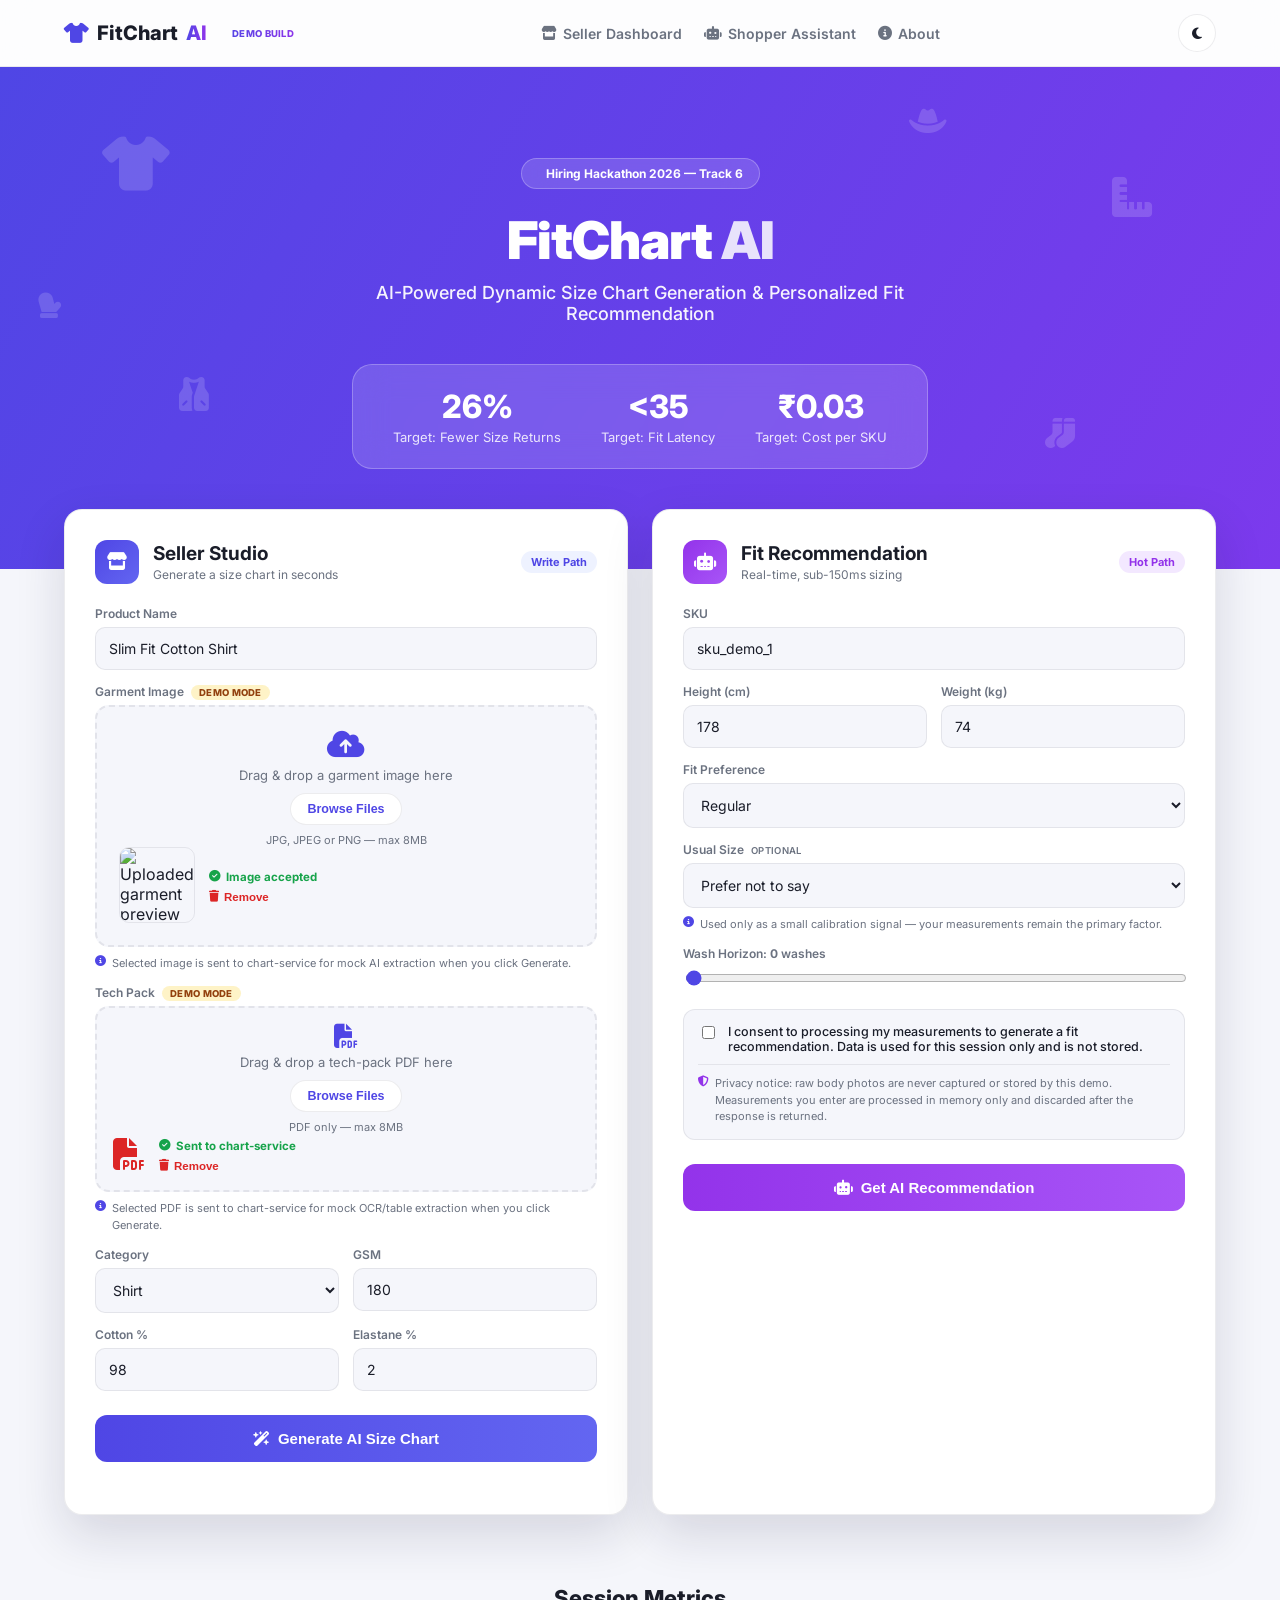
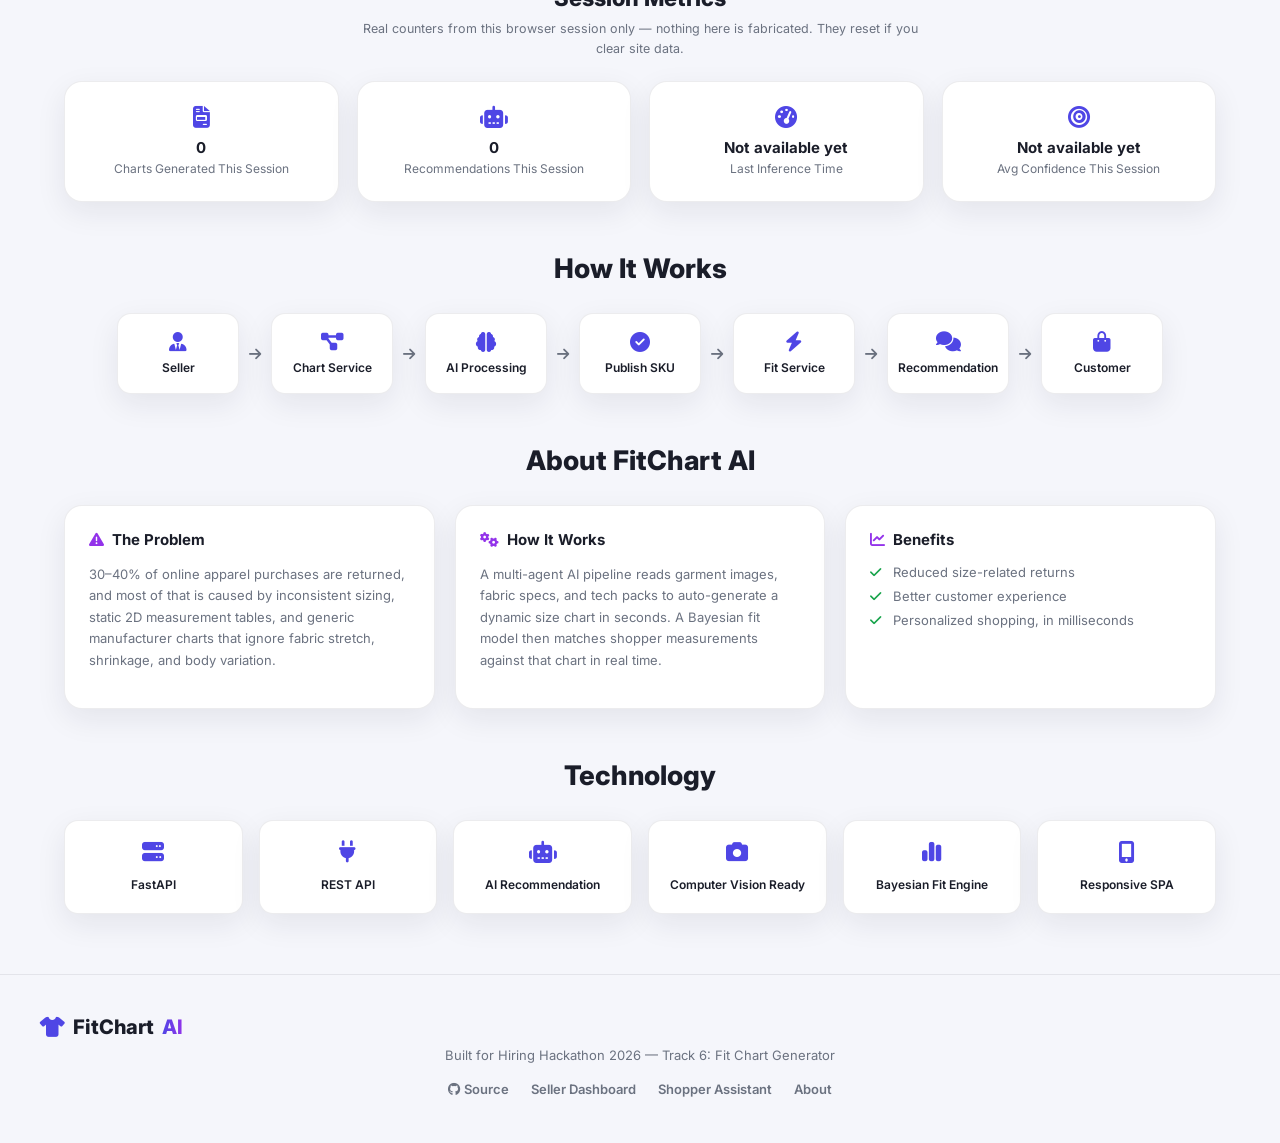
==== apps/web-app/index.html @ ba51618a "Initial FitChart AI hackathon submission" ====
<!doctype html>
<html lang="en">
<head>
<meta charset="utf-8" />
<meta name="viewport" content="width=device-width, initial-scale=1" />
<title>FitChart AI — Intelligent Size & Fit</title>
<link rel="preconnect" href="https://fonts.googleapis.com">
<link href="https://fonts.googleapis.com/css2?family=Inter:wght@400;500;600;700;800;900&display=swap" rel="stylesheet">
<link rel="stylesheet" href="https://cdnjs.cloudflare.com/ajax/libs/font-awesome/6.5.1/css/all.min.css">
<link rel="stylesheet" href="style.css" />
</head>
<body>

<div class="demo-banner" id="demoBanner" role="status" aria-live="polite" hidden>
  <i class="fa-solid fa-triangle-exclamation" aria-hidden="true"></i>
  <span>Demo Mode Active — backend services are unreachable, so simulated data is shown below. No live AI processing is occurring.</span>
</div>

<nav class="navbar">
  <div class="nav-inner">
    <div class="brand"><i class="fa-solid fa-shirt" aria-hidden="true"></i> FitChart <span>AI</span><span class="build-badge" title="Some AI components use mocked/simulated logic for this demo">Demo Build</span></div>
    <div class="nav-links">
      <a href="#seller"><i class="fa-solid fa-store" aria-hidden="true"></i> Seller Dashboard</a>
      <a href="#shopper"><i class="fa-solid fa-robot" aria-hidden="true"></i> Shopper Assistant</a>
      <a href="#about"><i class="fa-solid fa-circle-info" aria-hidden="true"></i> About</a>
    </div>
    <button class="theme-toggle" id="themeToggle" title="Toggle dark mode" aria-label="Toggle dark mode"><i class="fa-solid fa-moon" aria-hidden="true"></i></button>
  </div>
</nav>

<header class="hero">
  <div class="hero-bg" aria-hidden="true"></div>
  <i class="fa-solid fa-shirt float-icon f1" aria-hidden="true"></i>
  <i class="fa-solid fa-vest float-icon f2" aria-hidden="true"></i>
  <i class="fa-solid fa-ruler-combined float-icon f3" aria-hidden="true"></i>
  <i class="fa-solid fa-socks float-icon f4" aria-hidden="true"></i>
  <i class="fa-solid fa-mitten float-icon f5" aria-hidden="true"></i>
  <i class="fa-solid fa-hat-cowboy float-icon f6" aria-hidden="true"></i>

  <div class="hero-inner">
    <div class="hero-badge glass"><i class="fa-solid fa-sparkles" aria-hidden="true"></i> Hiring Hackathon 2026 — Track 6</div>
    <h1>FitChart <span>AI</span></h1>
    <p>AI-Powered Dynamic Size Chart Generation &amp; Personalized Fit Recommendation</p>
    <div class="hero-stats glass" id="heroStats">
      <div class="stat"><span class="num" data-target="26" data-suffix="%">0%</span><small>Target: Fewer Size Returns</small></div>
      <div class="stat"><span class="num" data-target="35" data-prefix="&lt;">0ms</span><small>Target: Fit Latency</small></div>
      <div class="stat"><span class="num" data-target="0.03" data-decimal="true" data-prefix="₹">₹0</span><small>Target: Cost per SKU</small></div>
    </div>
  </div>
</header>

<main class="dashboard">

  <section class="card panel reveal" id="seller">
    <div class="panel-head">
      <div class="panel-icon blue"><i class="fa-solid fa-store" aria-hidden="true"></i></div>
      <div>
        <h2>Seller Studio</h2>
        <p class="panel-sub">Generate a size chart in seconds</p>
      </div>
      <span class="tag">Write Path</span>
    </div>

    <label for="name">Product Name</label>
    <input id="name" value="Slim Fit Cotton Shirt" />
    <span class="field-error" id="err-name" aria-live="polite"></span>

    <label for="imageInput">Garment Image <span class="demo-tag">Demo Mode</span></label>
    <div class="dropzone" id="dropzone" role="button" tabindex="0" aria-label="Upload garment image — drag and drop a file here or activate to browse">
      <input type="file" id="imageInput" accept=".jpg,.jpeg,.png,image/jpeg,image/png" hidden />

      <div class="dropzone-empty" id="dropzoneEmpty">
        <i class="fa-solid fa-cloud-arrow-up" aria-hidden="true"></i>
        <p>Drag &amp; drop a garment image here</p>
        <button type="button" class="browse-btn" id="browseBtn">Browse Files</button>
        <small>JPG, JPEG or PNG — max 8MB</small>
      </div>

      <div class="dropzone-preview" id="dropzonePreview" hidden>
        <img id="previewImg" alt="Uploaded garment preview" />
        <div class="preview-meta">
          <span class="preview-name" id="previewName"></span>
          <span class="upload-success"><i class="fa-solid fa-circle-check" aria-hidden="true"></i> Image accepted</span>
          <button type="button" class="remove-btn" id="removeImageBtn" aria-label="Remove uploaded garment image"><i class="fa-solid fa-trash" aria-hidden="true"></i> Remove</button>
        </div>
      </div>
    </div>
    <span class="field-error" id="err-image" aria-live="polite"></span>
    <p class="demo-note" id="imageStatusNote"><i class="fa-solid fa-circle-info" aria-hidden="true"></i> Selected image is sent to chart-service for mock AI extraction when you click Generate.</p>

    <label for="techpackInput">Tech Pack <span class="demo-tag">Demo Mode</span></label>
    <div class="dropzone dropzone-compact" id="techpackZone" role="button" tabindex="0" aria-label="Upload tech pack PDF — drag and drop a file here or activate to browse">
      <input type="file" id="techpackInput" accept=".pdf,application/pdf" hidden />
      <div class="dropzone-empty" id="techpackEmpty">
        <i class="fa-solid fa-file-pdf" aria-hidden="true"></i>
        <p>Drag &amp; drop a tech-pack PDF here</p>
        <button type="button" class="browse-btn" id="techpackBrowseBtn">Browse Files</button>
        <small>PDF only — max 8MB</small>
      </div>
      <div class="dropzone-preview" id="techpackPreview" hidden>
        <i class="fa-solid fa-file-pdf techpack-icon" aria-hidden="true"></i>
        <div class="preview-meta">
          <span class="preview-name" id="techpackName"></span>
          <span class="upload-success"><i class="fa-solid fa-circle-check" aria-hidden="true"></i> Sent to chart-service</span>
          <button type="button" class="remove-btn" id="removeTechpackBtn" aria-label="Remove uploaded tech pack"><i class="fa-solid fa-trash" aria-hidden="true"></i> Remove</button>
        </div>
      </div>
    </div>
    <span class="field-error" id="err-techpack" aria-live="polite"></span>
    <p class="demo-note" id="techpackStatusNote"><i class="fa-solid fa-circle-info" aria-hidden="true"></i> Selected PDF is sent to chart-service for mock OCR/table extraction when you click Generate.</p>

    <div class="grid-2">
      <div>
        <label for="category">Category</label>
        <select id="category">
          <option value="shirt">Shirt</option>
          <option value="t-shirt">T-Shirt</option>
          <option value="jacket">Jacket</option>
          <option value="jeans">Jeans</option>
        </select>
      </div>
      <div>
        <label for="gsm">GSM</label>
        <input id="gsm" type="number" value="180" min="50" max="500" />
        <span class="field-error" id="err-gsm" aria-live="polite"></span>
      </div>
    </div>

    <div class="grid-2">
      <div>
        <label for="cotton">Cotton %</label>
        <input id="cotton" type="number" value="98" min="0" max="100" />
        <span class="field-error" id="err-cotton" aria-live="polite"></span>
      </div>
      <div>
        <label for="elastane">Elastane %</label>
        <input id="elastane" type="number" value="2" min="0" max="100" />
        <span class="field-error" id="err-elastane" aria-live="polite"></span>
      </div>
    </div>

    <button class="btn-gradient" id="generateBtn"><i class="fa-solid fa-wand-magic-sparkles" aria-hidden="true"></i> Generate AI Size Chart</button>

    <div id="sellerResult" class="result-area"></div>
  </section>

  <section class="card panel reveal" id="shopper">
    <div class="panel-head">
      <div class="panel-icon purple"><i class="fa-solid fa-robot" aria-hidden="true"></i></div>
      <div>
        <h2>Fit Recommendation</h2>
        <p class="panel-sub">Real-time, sub-150ms sizing</p>
      </div>
      <span class="tag tag-purple">Hot Path</span>
    </div>

    <label for="sku">SKU</label>
    <input id="sku" value="sku_demo_1" />

    <div class="grid-2">
      <div>
        <label for="height">Height (cm)</label>
        <input id="height" type="number" value="178" min="100" max="250" />
        <span class="field-error" id="err-height" aria-live="polite"></span>
      </div>
      <div>
        <label for="weight">Weight (kg)</label>
        <input id="weight" type="number" value="74" min="20" max="250" />
        <span class="field-error" id="err-weight" aria-live="polite"></span>
      </div>
    </div>

    <label for="pref">Fit Preference</label>
    <select id="pref">
      <option value="slim">Slim</option>
      <option value="regular" selected>Regular</option>
      <option value="relaxed">Relaxed</option>
    </select>

    <label for="usualSize">Usual Size <span class="demo-tag" style="background:transparent;color:var(--muted);padding:0;font-weight:600">Optional</span></label>
    <select id="usualSize" aria-describedby="usualSizeHint">
      <option value="">Prefer not to say</option>
      <option value="S">S</option>
      <option value="M">M</option>
      <option value="L">L</option>
      <option value="XL">XL</option>
    </select>
    <p class="demo-note" id="usualSizeHint"><i class="fa-solid fa-circle-info" aria-hidden="true"></i> Used only as a small calibration signal — your measurements remain the primary factor.</p>

    <label for="wash">Wash Horizon: <b id="washVal">0</b> washes</label>
    <input id="wash" type="range" min="0" max="5" value="0" aria-label="Wash horizon in number of washes" />

    <div class="consent-box">
      <label class="consent-label" for="consentCheck">
        <input type="checkbox" id="consentCheck" />
        <span>I consent to processing my measurements to generate a fit recommendation. Data is used for this session only and is not stored.</span>
      </label>
      <span class="field-error" id="err-consent" aria-live="polite"></span>
      <p class="privacy-notice"><i class="fa-solid fa-shield-halved" aria-hidden="true"></i> Privacy notice: raw body photos are never captured or stored by this demo. Measurements you enter are processed in memory only and discarded after the response is returned.</p>
    </div>

    <button class="btn-gradient btn-purple" id="recommendBtn"><i class="fa-solid fa-robot" aria-hidden="true"></i> Get AI Recommendation</button>

    <div id="shopperResult" class="result-area"></div>
  </section>

</main>

<section class="stats reveal">
  <div class="stats-head">
    <h2>Session Metrics</h2>
    <p class="stats-note">Real counters from this browser session only — nothing here is fabricated. They reset if you clear site data.</p>
  </div>
  <div class="stats-grid">
    <div class="stat-card">
      <i class="fa-solid fa-file-invoice" aria-hidden="true"></i>
      <span class="stat-num stat-text" id="statCharts">0</span>
      <small>Charts Generated This Session</small>
    </div>
    <div class="stat-card">
      <i class="fa-solid fa-robot" aria-hidden="true"></i>
      <span class="stat-num stat-text" id="statRecs">0</span>
      <small>Recommendations This Session</small>
    </div>
    <div class="stat-card">
      <i class="fa-solid fa-gauge-high" aria-hidden="true"></i>
      <span class="stat-num stat-text" id="statLatency">Not available yet</span>
      <small>Last Inference Time</small>
    </div>
    <div class="stat-card">
      <i class="fa-solid fa-bullseye" aria-hidden="true"></i>
      <span class="stat-num stat-text" id="statAvgConf">Not available yet</span>
      <small>Avg Confidence This Session</small>
    </div>
  </div>
</section>

<section class="workflow reveal">
  <h2>How It Works</h2>
  <div class="pipeline">
    <div class="node"><i class="fa-solid fa-user-tie" aria-hidden="true"></i><span>Seller</span></div>
    <i class="fa-solid fa-arrow-right arrow" aria-hidden="true"></i>
    <div class="node"><i class="fa-solid fa-diagram-project" aria-hidden="true"></i><span>Chart Service</span></div>
    <i class="fa-solid fa-arrow-right arrow" aria-hidden="true"></i>
    <div class="node"><i class="fa-solid fa-brain" aria-hidden="true"></i><span>AI Processing</span></div>
    <i class="fa-solid fa-arrow-right arrow" aria-hidden="true"></i>
    <div class="node"><i class="fa-solid fa-circle-check" aria-hidden="true"></i><span>Publish SKU</span></div>
    <i class="fa-solid fa-arrow-right arrow" aria-hidden="true"></i>
    <div class="node"><i class="fa-solid fa-bolt" aria-hidden="true"></i><span>Fit Service</span></div>
    <i class="fa-solid fa-arrow-right arrow" aria-hidden="true"></i>
    <div class="node"><i class="fa-solid fa-comments" aria-hidden="true"></i><span>Recommendation</span></div>
    <i class="fa-solid fa-arrow-right arrow" aria-hidden="true"></i>
    <div class="node"><i class="fa-solid fa-bag-shopping" aria-hidden="true"></i><span>Customer</span></div>
  </div>
</section>

<section class="about reveal" id="about">
  <h2>About FitChart AI</h2>
  <div class="about-grid">
    <div class="about-card">
      <h3><i class="fa-solid fa-triangle-exclamation" aria-hidden="true"></i> The Problem</h3>
      <p>30–40% of online apparel purchases are returned, and most of that is caused by inconsistent sizing, static 2D measurement tables, and generic manufacturer charts that ignore fabric stretch, shrinkage, and body variation.</p>
    </div>
    <div class="about-card">
      <h3><i class="fa-solid fa-gears" aria-hidden="true"></i> How It Works</h3>
      <p>A multi-agent AI pipeline reads garment images, fabric specs, and tech packs to auto-generate a dynamic size chart in seconds. A Bayesian fit model then matches shopper measurements against that chart in real time.</p>
    </div>
    <div class="about-card">
      <h3><i class="fa-solid fa-chart-line" aria-hidden="true"></i> Benefits</h3>
      <ul>
        <li><i class="fa-solid fa-check" aria-hidden="true"></i> Reduced size-related returns</li>
        <li><i class="fa-solid fa-check" aria-hidden="true"></i> Better customer experience</li>
        <li><i class="fa-solid fa-check" aria-hidden="true"></i> Personalized shopping, in milliseconds</li>
      </ul>
    </div>
  </div>
</section>

<section class="tech reveal">
  <h2>Technology</h2>
  <div class="tech-grid">
    <div class="tech-card"><i class="fa-solid fa-server" aria-hidden="true"></i><span>FastAPI</span></div>
    <div class="tech-card"><i class="fa-solid fa-plug" aria-hidden="true"></i><span>REST API</span></div>
    <div class="tech-card"><i class="fa-solid fa-robot" aria-hidden="true"></i><span>AI Recommendation</span></div>
    <div class="tech-card"><i class="fa-solid fa-camera" aria-hidden="true"></i><span>Computer Vision Ready</span></div>
    <div class="tech-card"><i class="fa-solid fa-chart-simple" aria-hidden="true"></i><span>Bayesian Fit Engine</span></div>
    <div class="tech-card"><i class="fa-solid fa-mobile-screen-button" aria-hidden="true"></i><span>Responsive SPA</span></div>
  </div>
</section>

<footer class="footer">
  <div class="footer-inner">
    <div class="brand"><i class="fa-solid fa-shirt" aria-hidden="true"></i> FitChart <span>AI</span></div>
    <p>Built for Hiring Hackathon 2026 — Track 6: Fit Chart Generator</p>
    <div class="footer-links">
      <a href="#"><i class="fa-brands fa-github" aria-hidden="true"></i> Source</a>
      <a href="#seller">Seller Dashboard</a>
      <a href="#shopper">Shopper Assistant</a>
      <a href="#about">About</a>
    </div>
  </div>
</footer>

<button class="fab" id="fabTop" title="Back to top" aria-label="Scroll back to top"><i class="fa-solid fa-arrow-up" aria-hidden="true"></i></button>
<div class="loading-overlay" id="loadingOverlay" role="status" aria-live="polite"><div class="spinner" aria-hidden="true"></div><p id="loadingText">Working...</p></div>
<div class="toast-container" id="toastContainer" aria-live="polite" aria-atomic="false"></div>

<script src="app.js"></script>
</body>
</html>
---- apps/web-app/style.css ----
:root {
  --bg: #f5f6fb;
  --surface: rgba(255,255,255,0.75);
  --surface-solid: #ffffff;
  --text: #1a1d29;
  --muted: #6b7280;
  --border: rgba(15,23,42,0.08);
  --blue: #4f46e5;
  --blue2: #6366f1;
  --purple: #9333ea;
  --purple2: #a855f7;
  --green: #16a34a;
  --amber: #d97706;
  --red: #dc2626;
  --shadow: 0 10px 30px rgba(20,20,50,0.08);
  --shadow-lg: 0 20px 50px rgba(20,20,60,0.14);
  --radius: 18px;
}

[data-theme="dark"] {
  --bg: #0b0d17;
  --surface: rgba(30,32,48,0.7);
  --surface-solid: #171928;
  --text: #eef0f8;
  --muted: #9498a8;
  --border: rgba(255,255,255,0.08);
  --shadow: 0 10px 30px rgba(0,0,0,0.4);
  --shadow-lg: 0 20px 50px rgba(0,0,0,0.5);
}

* { box-sizing: border-box; }
html { scroll-behavior: smooth; }
body {
  margin: 0;
  font-family: 'Inter', system-ui, sans-serif;
  background: var(--bg);
  color: var(--text);
  transition: background .3s, color .3s;
  overflow-x: hidden;
}

.glass {
  background: rgba(255,255,255,0.14);
  backdrop-filter: blur(16px);
  -webkit-backdrop-filter: blur(16px);
  border: 1px solid rgba(255,255,255,0.25);
}

/* Demo mode banner */
.demo-banner { position: sticky; top: 0; z-index: 110; background: linear-gradient(90deg,#f59e0b,#d97706); color: #fff; font-size: 12.5px; font-weight: 600; padding: 9px 16px; text-align: center; display: flex; align-items: center; justify-content: center; gap: 8px; }
.demo-banner[hidden] { display: none; }

.build-badge { font-size: 9.5px; font-weight: 800; background: rgba(79,70,229,0.12); color: var(--blue); padding: 3px 9px; border-radius: 10px; margin-left: 8px; vertical-align: middle; text-transform: uppercase; letter-spacing: .3px; }
[data-theme="dark"] .build-badge { background: rgba(99,102,241,0.2); }

/* Navbar */
.navbar { position: sticky; top: 0; z-index: 100; backdrop-filter: blur(14px); background: var(--surface); border-bottom: 1px solid var(--border); }
.nav-inner { max-width: 1200px; margin: 0 auto; padding: 14px 24px; display: flex; align-items: center; justify-content: space-between; }
.brand { font-weight: 800; font-size: 20px; display: flex; align-items: center; gap: 8px; }
.brand i { color: var(--blue); }
.brand span { background: linear-gradient(90deg,var(--blue),var(--purple)); -webkit-background-clip: text; background-clip: text; color: transparent; }
.nav-links { display: flex; gap: 22px; }
.nav-links a { color: var(--muted); text-decoration: none; font-weight: 600; font-size: 14px; display: flex; align-items: center; gap: 6px; transition: color .2s; }
.nav-links a:hover { color: var(--blue); }
.theme-toggle { border: 1px solid var(--border); background: var(--surface-solid); color: var(--text); width: 38px; height: 38px; border-radius: 50%; cursor: pointer; transition: transform .2s; }
.theme-toggle:hover { transform: rotate(20deg); }

/* Hero */
.hero {
  position: relative; overflow: hidden;
  color: #fff; padding: 90px 24px 100px; text-align: center;
}
.hero-bg {
  position: absolute; inset: 0; z-index: 0;
  background: linear-gradient(120deg, #4f46e5, #7c3aed, #4338ca, #9333ea);
  background-size: 300% 300%;
  animation: gradientShift 12s ease infinite;
}
@keyframes gradientShift { 0% { background-position: 0% 50%; } 50% { background-position: 100% 50%; } 100% { background-position: 0% 50%; } }

.float-icon { position: absolute; z-index: 1; color: rgba(255,255,255,0.16); font-size: 46px; animation: floaty 7s ease-in-out infinite; }
.f1 { top: 14%; left: 8%; animation-delay: 0s; font-size: 54px; }
.f2 { top: 62%; left: 14%; animation-delay: 1.2s; font-size: 34px; }
.f3 { top: 22%; right: 10%; animation-delay: .6s; font-size: 40px; }
.f4 { top: 70%; right: 16%; animation-delay: 2s; font-size: 30px; }
.f5 { top: 45%; left: 3%; animation-delay: 1.6s; font-size: 26px; }
.f6 { top: 8%; right: 26%; animation-delay: 2.4s; font-size: 30px; }
@keyframes floaty { 0%,100% { transform: translateY(0) rotate(0deg); } 50% { transform: translateY(-22px) rotate(8deg); } }

.hero-inner { position: relative; z-index: 2; }
.hero-badge { display: inline-flex; align-items: center; gap: 8px; padding: 7px 16px; border-radius: 30px; font-size: 12px; font-weight: 700; margin-bottom: 20px; color: #fff; }
.hero h1 { font-size: 52px; margin: 0 0 10px; font-weight: 900; letter-spacing: -1px; }
.hero h1 span { opacity: .85; }
.hero p { font-size: 18px; opacity: .94; max-width: 640px; margin: 0 auto; font-weight: 500; }
.hero-stats { display: flex; gap: 40px; justify-content: center; margin: 40px auto 0; padding: 22px 40px; border-radius: 20px; max-width: fit-content; flex-wrap: wrap; }
.stat { text-align: center; }
.stat .num { display: block; font-size: 32px; font-weight: 800; color: #fff; }
.stat small { opacity: .85; font-size: 13px; color: #fff; }

/* Reveal on scroll */
.reveal { opacity: 0; transform: translateY(24px); transition: opacity .7s ease, transform .7s ease; }
.reveal.in { opacity: 1; transform: translateY(0); }

/* Dashboard */
.dashboard { max-width: 1200px; margin: -60px auto 0; padding: 0 24px 20px; position: relative; z-index: 3; display: grid; grid-template-columns: 1fr 1fr; gap: 24px; }
@media (max-width: 880px) { .dashboard { grid-template-columns: 1fr; } .hero h1 { font-size: 36px; } .hero p { font-size: 15px; } }

.card { background: var(--surface-solid); border: 1px solid var(--border); border-radius: var(--radius); box-shadow: var(--shadow-lg); transition: transform .25s, box-shadow .25s; }
.card:hover { transform: translateY(-4px); }
.panel { padding: 30px; }
.panel-head { display: flex; align-items: center; gap: 14px; margin-bottom: 22px; }
.panel-head h2 { font-size: 19px; margin: 0; }
.panel-sub { margin: 2px 0 0; font-size: 12px; color: var(--muted); }
.panel-icon { width: 44px; height: 44px; min-width: 44px; border-radius: 12px; display: flex; align-items: center; justify-content: center; font-size: 18px; color: #fff; }
.panel-icon.blue { background: linear-gradient(135deg,var(--blue),var(--blue2)); }
.panel-icon.purple { background: linear-gradient(135deg,var(--purple),var(--purple2)); }
.tag { margin-left: auto; background: #eef2ff; color: var(--blue); font-size: 11px; font-weight: 700; padding: 4px 10px; border-radius: 20px; white-space: nowrap; }
.tag-purple { background: #f3e8ff; color: var(--purple); }

label { display: block; font-size: 12px; font-weight: 600; color: var(--muted); margin: 14px 0 6px; }
input, select { width: 100%; padding: 12px 13px; border-radius: 10px; border: 1px solid var(--border); background: var(--bg); color: var(--text); font-size: 14px; font-family: inherit; transition: border-color .2s; }
input:focus, select:focus { border-color: var(--blue); }
.grid-2 { display: grid; grid-template-columns: 1fr 1fr; gap: 14px; }
input[type=range] { accent-color: var(--blue); padding: 0; }

/* Keyboard focus rings */
a:focus, button:focus, input:focus, select:focus { outline: none; }
a:focus-visible, button:focus-visible, input:focus-visible, select:focus-visible,
.theme-toggle:focus-visible, .fab:focus-visible, .nav-links a:focus-visible {
  outline: 3px solid #6366f1; outline-offset: 2px; border-radius: 6px;
}

/* Field validation */
.field-error { display: block; color: var(--red); font-size: 11.5px; margin-top: 5px; min-height: 14px; }
.field-error:empty { display: none; }
.input-invalid { border-color: var(--red) !important; }

/* Garment image dropzone */
.demo-tag { background: #fef3c7; color: #92400e; font-size: 9.5px; font-weight: 800; padding: 2px 8px; border-radius: 10px; margin-left: 4px; text-transform: uppercase; letter-spacing: .3px; vertical-align: middle; }
[data-theme="dark"] .demo-tag { background: #3a2a0a; color: #fbbf24; }

.dropzone { margin-top: 6px; border: 2px dashed var(--border); border-radius: 14px; padding: 22px; text-align: center; cursor: pointer; transition: border-color .2s, background .2s; background: var(--bg); }
.dropzone:hover, .dropzone.dragover { border-color: var(--blue); background: #eef2ff; }
[data-theme="dark"] .dropzone:hover, [data-theme="dark"] .dropzone.dragover { background: #1c2040; }
.dropzone-empty i { font-size: 30px; color: var(--blue); margin-bottom: 8px; display: block; }
.dropzone-empty p { margin: 4px 0 10px; font-size: 13px; color: var(--muted); }
.dropzone-empty small { display: block; margin-top: 8px; color: var(--muted); font-size: 11px; }
.browse-btn { background: var(--surface-solid); border: 1px solid var(--border); color: var(--blue); font-weight: 700; font-size: 12.5px; padding: 8px 16px; border-radius: 20px; cursor: pointer; transition: background .2s; }
.browse-btn:hover { background: var(--bg); }

.dropzone-preview { display: flex; align-items: center; gap: 14px; text-align: left; cursor: default; }
.dropzone-preview img { width: 76px; height: 76px; object-fit: cover; border-radius: 10px; border: 1px solid var(--border); flex-shrink: 0; }
.preview-meta { display: flex; flex-direction: column; gap: 5px; flex: 1; min-width: 0; }
.preview-name { font-size: 13px; font-weight: 600; overflow: hidden; text-overflow: ellipsis; white-space: nowrap; }
.upload-success { font-size: 11.5px; color: var(--green); font-weight: 700; display: flex; align-items: center; gap: 5px; }
.remove-btn { align-self: flex-start; background: none; border: none; color: var(--red); font-size: 11.5px; font-weight: 700; cursor: pointer; padding: 2px 0; display: flex; align-items: center; gap: 5px; }
.remove-btn:hover { text-decoration: underline; }

.demo-note { font-size: 11px; color: var(--muted); margin: 8px 0 0; display: flex; align-items: flex-start; gap: 6px; line-height: 1.5; }
.demo-note i { margin-top: 1px; color: var(--blue); }
.demo-note.status-ok { color: var(--green); }
.demo-note.status-error { color: var(--red); }

/* Tech pack dropzone */
.dropzone-compact { padding: 16px; }
.dropzone-compact .dropzone-empty i { font-size: 24px; margin-bottom: 6px; }
.techpack-icon { font-size: 32px; color: var(--red); flex-shrink: 0; }

/* Consent + privacy */
.consent-box { margin-top: 18px; padding: 14px; background: var(--bg); border: 1px solid var(--border); border-radius: 12px; }
.consent-label { display: flex; align-items: flex-start; gap: 10px; font-size: 12.5px; color: var(--text); cursor: pointer; margin: 0; font-weight: 500; }
.consent-label input { width: auto; margin-top: 2px; accent-color: var(--purple); cursor: pointer; }
.privacy-notice { font-size: 11px; color: var(--muted); margin: 10px 0 0; padding-top: 10px; border-top: 1px solid var(--border); display: flex; align-items: flex-start; gap: 6px; line-height: 1.5; }
.privacy-notice i { color: var(--purple); margin-top: 1px; }

/* Scroll offset for sticky nav anchor jumps */
#seller, #shopper, #about { scroll-margin-top: 90px; }

/* Buttons + ripple */
.btn-gradient {
  position: relative; overflow: hidden;
  width: 100%; margin-top: 24px; padding: 15px; border: none; border-radius: 12px;
  background: linear-gradient(90deg, var(--blue), var(--blue2));
  color: #fff; font-weight: 700; font-size: 15px; cursor: pointer;
  display: flex; align-items: center; justify-content: center; gap: 8px;
  transition: transform .15s, box-shadow .15s;
}
.btn-gradient:hover { transform: translateY(-2px); box-shadow: 0 10px 24px rgba(79,70,229,.4); }
.btn-gradient.btn-purple { background: linear-gradient(90deg, var(--purple), var(--purple2)); }
.btn-gradient.btn-purple:hover { box-shadow: 0 10px 24px rgba(147,51,234,.4); }
.btn-gradient:disabled { opacity: .65; cursor: not-allowed; transform: none; }
.btn-gradient .btn-spinner { width: 16px; height: 16px; border: 2px solid rgba(255,255,255,.4); border-top-color: #fff; border-radius: 50%; animation: spin .7s linear infinite; }
.ripple { position: absolute; border-radius: 50%; background: rgba(255,255,255,0.5); transform: scale(0); animation: rippleAnim .6s ease-out; pointer-events: none; }
@keyframes rippleAnim { to { transform: scale(3.5); opacity: 0; } }

.result-area { margin-top: 22px; }

/* Skeleton */
.skeleton { background: linear-gradient(90deg, var(--border) 25%, rgba(150,150,150,.15) 50%, var(--border) 75%); background-size: 200% 100%; animation: shimmer 1.4s infinite; border-radius: 8px; height: 16px; margin-bottom: 10px; }
@keyframes shimmer { 0% { background-position: 200% 0; } 100% { background-position: -200% 0; } }

/* Seller result */
.status-line { display: flex; align-items: center; gap: 10px; flex-wrap: wrap; margin-bottom: 16px; font-size: 13px; animation: fadeUp .5s ease; }
.badge { padding: 5px 11px; border-radius: 20px; font-size: 12px; font-weight: 700; }
.badge-green { background: #dcfce7; color: var(--green); }
.badge-red { background: #fee2e2; color: var(--red); }
.badge-neutral { background: var(--bg); color: var(--muted); border: 1px solid var(--border); }
.flag-card { background: #fff7ed; border: 1px solid #fdba74; color: #9a3412; padding: 12px 14px; border-radius: 12px; margin-bottom: 12px; font-size: 13px; animation: fadeUp .5s ease; }
[data-theme="dark"] .flag-card { background: #2a1a08; border-color: #92400e; color: #fdba74; }

.table-wrap { border-radius: 14px; border: 1px solid var(--border); overflow: hidden; animation: fadeUp .6s ease; max-height: 320px; overflow-y: auto; }
table { width: 100%; border-collapse: collapse; font-size: 13px; }
thead th { position: sticky; top: 0; background: var(--surface-solid); z-index: 1; }
th, td { padding: 11px 10px; text-align: left; border-bottom: 1px solid var(--border); }
th { color: var(--muted); font-weight: 700; font-size: 10.5px; text-transform: uppercase; letter-spacing: .4px; }
tbody tr:nth-child(even) { background: var(--bg); }
tbody tr:hover td { background: #eef2ff; }
[data-theme="dark"] tbody tr:hover td { background: #23263a; }

@keyframes fadeUp { from { opacity: 0; transform: translateY(10px); } to { opacity: 1; transform: translateY(0); } }

/* Shopper result — AI card with ring */
.rec-hero { text-align: center; padding: 10px 0 6px; animation: fadeUp .5s ease; }
.rec-hero .label { font-size: 12px; color: var(--muted); font-weight: 700; text-transform: uppercase; letter-spacing: .5px; }
.ring-wrap { position: relative; width: 150px; height: 150px; margin: 14px auto; }
.ring-wrap svg { width: 100%; height: 100%; transform: rotate(-90deg); }
.ring-bg { fill: none; stroke: var(--border); stroke-width: 10; }
.ring-fill { fill: none; stroke: url(#ringGrad); stroke-width: 10; stroke-linecap: round; transition: stroke-dashoffset 1.2s cubic-bezier(.4,0,.2,1); }
.ring-center { position: absolute; inset: 0; display: flex; flex-direction: column; align-items: center; justify-content: center; }
.ring-size { font-size: 34px; font-weight: 900; background: linear-gradient(90deg,var(--blue),var(--purple)); -webkit-background-clip: text; background-clip: text; color: transparent; line-height: 1; }
.ring-pct { font-size: 12px; color: var(--muted); font-weight: 700; margin-top: 2px; }
.match-badge { display: inline-block; margin-top: 4px; padding: 6px 16px; border-radius: 20px; font-weight: 700; font-size: 13px; }
.match-excellent { background: #dcfce7; color: var(--green); }
.match-good { background: #fef9c3; color: #a16207; }
.match-low { background: #fee2e2; color: var(--red); }
.latency-pill { display: inline-flex; align-items: center; gap: 5px; margin-top: 10px; font-size: 11px; color: var(--muted); }

.size-row { display: flex; align-items: center; gap: 10px; margin: 9px 0; font-size: 13px; }
.size-row .sz { width: 26px; font-weight: 700; }
.progress-track { flex: 1; height: 10px; border-radius: 6px; background: var(--bg); overflow: hidden; }
.progress-fill { height: 100%; border-radius: 6px; background: linear-gradient(90deg,var(--blue),var(--purple)); width: 0; transition: width 1.1s cubic-bezier(.4,0,.2,1); }
.size-row .pct { width: 38px; text-align: right; color: var(--muted); }

.why-title { margin: 24px 0 12px; font-size: 14px; font-weight: 700; display: flex; align-items: center; gap: 6px; }
.why-grid { display: grid; grid-template-columns: 1fr 1fr; gap: 10px; }
@media (max-width: 520px) { .why-grid { grid-template-columns: 1fr; } }
.why-card { background: var(--bg); border: 1px solid var(--border); border-radius: 12px; padding: 13px; font-size: 12px; transition: transform .2s, box-shadow .2s; animation: fadeUp .5s ease; }
.why-card:hover { transform: translateY(-3px); box-shadow: var(--shadow); }
.why-card i { color: var(--green); margin-right: 6px; font-size: 14px; }
.why-card b { display: block; margin-bottom: 5px; font-size: 13px; }
.priv-note { margin-top: 18px; font-size: 11px; color: var(--muted); display: flex; align-items: center; gap: 6px; }

/* AI pipeline visualization */
.pipeline-run { display: flex; flex-direction: column; gap: 10px; margin-bottom: 4px; }
.pipeline-progress-track { height: 6px; background: var(--border); border-radius: 4px; overflow: hidden; margin-bottom: 4px; }
.pipeline-progress-fill { height: 100%; width: 0%; background: linear-gradient(90deg,var(--blue),var(--purple)); transition: width .4s ease; }
.pipeline-step { display: flex; align-items: center; gap: 10px; font-size: 12.5px; padding: 8px 10px; border-radius: 10px; background: var(--bg); border: 1px solid var(--border); opacity: .5; transition: opacity .3s, background .3s, border-color .3s; }
.pipeline-step.running { opacity: 1; border-color: var(--blue); background: #eef2ff; }
[data-theme="dark"] .pipeline-step.running { background: #1c2040; }
.pipeline-step.done { opacity: 1; border-color: var(--green); }
.pipeline-step .step-icon { width: 22px; height: 22px; border-radius: 50%; display: flex; align-items: center; justify-content: center; font-size: 11px; background: var(--border); color: var(--muted); flex-shrink: 0; }
.pipeline-step.running .step-icon { background: var(--blue); color: #fff; animation: pulseStep 1s ease-in-out infinite; }
.pipeline-step.done .step-icon { background: var(--green); color: #fff; }
.pipeline-step .step-name { flex: 1; font-weight: 600; }
.pipeline-step .step-status { font-size: 10.5px; color: var(--muted); font-weight: 700; text-transform: uppercase; }
@keyframes pulseStep { 0%,100% { transform: scale(1); } 50% { transform: scale(1.15); } }

/* Explainability detail list */
.explain-detail { background: var(--bg); border: 1px solid var(--border); border-radius: 12px; padding: 14px; margin-top: 12px; font-size: 12.5px; }
.explain-row { display: flex; justify-content: space-between; gap: 10px; padding: 6px 0; border-bottom: 1px dashed var(--border); }
.explain-row:last-child { border-bottom: none; }
.explain-row .k { color: var(--muted); font-weight: 600; }
.explain-row .v { font-weight: 700; text-align: right; }

/* Interactive chart extras */
.chart-toolbar { display: flex; gap: 8px; flex-wrap: wrap; margin-bottom: 12px; }
.chip-btn { background: var(--surface-solid); border: 1px solid var(--border); color: var(--text); font-size: 11.5px; font-weight: 700; padding: 6px 12px; border-radius: 20px; cursor: pointer; display: inline-flex; align-items: center; gap: 6px; transition: background .2s, transform .15s; }
.chip-btn:hover { background: var(--bg); transform: translateY(-1px); }
.chip-btn.report { color: var(--blue); }
.custom-tooltip { position: absolute; background: #111827; color: #fff; font-size: 11.5px; padding: 8px 11px; border-radius: 8px; max-width: 240px; z-index: 400; pointer-events: none; box-shadow: var(--shadow-lg); line-height: 1.5; opacity: 0; transition: opacity .15s; }
.custom-tooltip.show { opacity: 1; }
tr.row-recommended td { background: #dcfce7 !important; font-weight: 700; }
[data-theme="dark"] tr.row-recommended td { background: #0d2818 !important; }
tr.row-recommended td:first-child { position: relative; }

/* Print-friendly export */
@media print {
  .navbar, .hero, .stats, .workflow, .about, .tech, .footer, .fab, .toast-container,
  .demo-banner, #shopper, .btn-gradient, .chart-toolbar, .loading-overlay { display: none !important; }
  body { background: #fff; color: #000; }
  .card { box-shadow: none; border: 1px solid #ccc; }
}

/* Stats */
.stats { max-width: 1200px; margin: 50px auto 0; padding: 0 24px; }
.stats-head { text-align: center; margin-bottom: 22px; }
.stats-head h2 { font-size: 22px; font-weight: 800; margin-bottom: 8px; }
.stats-note { color: var(--muted); font-size: 12.5px; max-width: 560px; margin: 0 auto; line-height: 1.6; }
.stats-grid { display: grid; grid-template-columns: repeat(4,1fr); gap: 18px; }
@media (max-width: 880px) { .stats-grid { grid-template-columns: repeat(2,1fr); } }
.stat-card { background: var(--surface-solid); border: 1px solid var(--border); border-radius: var(--radius); padding: 24px; text-align: center; box-shadow: var(--shadow); transition: transform .2s; }
.stat-card:hover { transform: translateY(-4px); }
.stat-card i { font-size: 22px; color: var(--blue); margin-bottom: 10px; display: block; }
.stat-num { display: block; font-size: 28px; font-weight: 800; }
.stat-num.stat-text { font-size: 15px; font-weight: 700; }
.stat-card small { color: var(--muted); font-size: 12px; }

/* Workflow */
.workflow { max-width: 1200px; margin: 50px auto; padding: 0 24px; text-align: center; }
.workflow h2, .about h2, .tech h2 { font-size: 27px; margin-bottom: 28px; font-weight: 800; }
.pipeline { display: flex; align-items: center; justify-content: center; flex-wrap: wrap; gap: 10px; }
.node { display: flex; flex-direction: column; align-items: center; gap: 8px; background: var(--surface-solid); border: 1px solid var(--border); border-radius: 14px; padding: 18px 14px; width: 122px; box-shadow: var(--shadow); transition: transform .2s, box-shadow .2s; }
.node:hover { transform: translateY(-5px) scale(1.03); box-shadow: var(--shadow-lg); }
.node i { font-size: 20px; color: var(--blue); }
.node span { font-size: 12px; font-weight: 600; }
.arrow { color: var(--muted); font-size: 14px; animation: pulseArrow 1.6s ease-in-out infinite; }
@keyframes pulseArrow { 0%,100% { opacity: .4; } 50% { opacity: 1; } }

/* About */
.about { max-width: 1200px; margin: 50px auto; padding: 0 24px; text-align: center; }
.about-grid { display: grid; grid-template-columns: repeat(3,1fr); gap: 20px; text-align: left; }
@media (max-width: 880px) { .about-grid { grid-template-columns: 1fr; } }
.about-card { background: var(--surface-solid); border: 1px solid var(--border); border-radius: var(--radius); padding: 24px; box-shadow: var(--shadow); transition: transform .2s; }
.about-card:hover { transform: translateY(-4px); }
.about-card h3 { font-size: 15px; margin-top: 0; display: flex; align-items: center; gap: 8px; }
.about-card h3 i { color: var(--purple); }
.about-card p { color: var(--muted); font-size: 13px; line-height: 1.65; }
.about-card ul { list-style: none; padding: 0; margin: 0; }
.about-card li { font-size: 13px; color: var(--muted); margin-bottom: 8px; }
.about-card li i { color: var(--green); margin-right: 8px; }

/* Tech */
.tech { max-width: 1200px; margin: 50px auto 60px; padding: 0 24px; text-align: center; }
.tech-grid { display: grid; grid-template-columns: repeat(6,1fr); gap: 16px; }
@media (max-width: 880px) { .tech-grid { grid-template-columns: repeat(3,1fr); } }
.tech-card { background: var(--surface-solid); border: 1px solid var(--border); border-radius: 14px; padding: 20px 10px; box-shadow: var(--shadow); transition: transform .2s; }
.tech-card:hover { transform: translateY(-5px); }
.tech-card i { font-size: 22px; color: var(--blue); display: block; margin-bottom: 10px; }
.tech-card span { font-size: 12px; font-weight: 600; }

/* Footer */
.footer { border-top: 1px solid var(--border); padding: 40px 24px 30px; margin-top: 20px; }
.footer-inner { max-width: 1200px; margin: 0 auto; text-align: center; }
.footer-inner p { color: var(--muted); font-size: 13px; margin: 8px 0 18px; }
.footer-links { display: flex; gap: 22px; justify-content: center; flex-wrap: wrap; }
.footer-links a { color: var(--muted); text-decoration: none; font-size: 13px; font-weight: 600; transition: color .2s; }
.footer-links a:hover { color: var(--blue); }

/* FAB */
.fab { position: fixed; bottom: 26px; right: 26px; width: 48px; height: 48px; border-radius: 50%; background: linear-gradient(135deg,var(--blue),var(--purple)); color: #fff; border: none; box-shadow: 0 8px 20px rgba(79,70,229,.4); cursor: pointer; opacity: 0; pointer-events: none; transition: opacity .3s, transform .2s; z-index: 90; }
.fab.show { opacity: 1; pointer-events: auto; }
.fab:hover { transform: translateY(-3px); }

/* Loading overlay */
.loading-overlay { position: fixed; inset: 0; background: rgba(10,10,20,.55); backdrop-filter: blur(4px); display: none; align-items: center; justify-content: center; flex-direction: column; gap: 14px; z-index: 200; }
.loading-overlay.show { display: flex; }
.spinner { width: 46px; height: 46px; border: 4px solid rgba(255,255,255,.3); border-top-color: #fff; border-radius: 50%; animation: spin .8s linear infinite; }
@keyframes spin { to { transform: rotate(360deg); } }
.loading-overlay p { color: #fff; font-weight: 600; font-size: 14px; }

/* Toasts */
.toast-container { position: fixed; top: 20px; right: 20px; display: flex; flex-direction: column; gap: 10px; z-index: 300; }
.toast { background: var(--surface-solid); border: 1px solid var(--border); border-left: 4px solid var(--green); box-shadow: var(--shadow-lg); padding: 13px 16px; border-radius: 12px; font-size: 13px; min-width: 240px; display: flex; align-items: center; gap: 10px; animation: slideIn .3s ease; }
.toast.error { border-left-color: var(--red); }
.toast i { font-size: 16px; }
.toast.success i { color: var(--green); }
.toast.error i { color: var(--red); }
.toast span { flex: 1; }
.toast-close { background: none; border: none; color: var(--muted); cursor: pointer; padding: 2px; font-size: 12px; line-height: 1; }
.toast-close:hover { color: var(--text); }
@keyframes slideIn { from { transform: translateX(30px); opacity: 0; } to { transform: translateX(0); opacity: 1; } }

/* Copy SKU button */
.copy-btn { background: var(--surface-solid); border: 1px solid var(--border); color: var(--text); font-size: 11px; font-weight: 700; padding: 5px 10px; border-radius: 20px; cursor: pointer; display: inline-flex; align-items: center; gap: 5px; transition: background .2s, transform .15s; }
.copy-btn:hover { background: var(--bg); transform: translateY(-1px); }
.copy-btn.copied { color: var(--green); border-color: var(--green); }
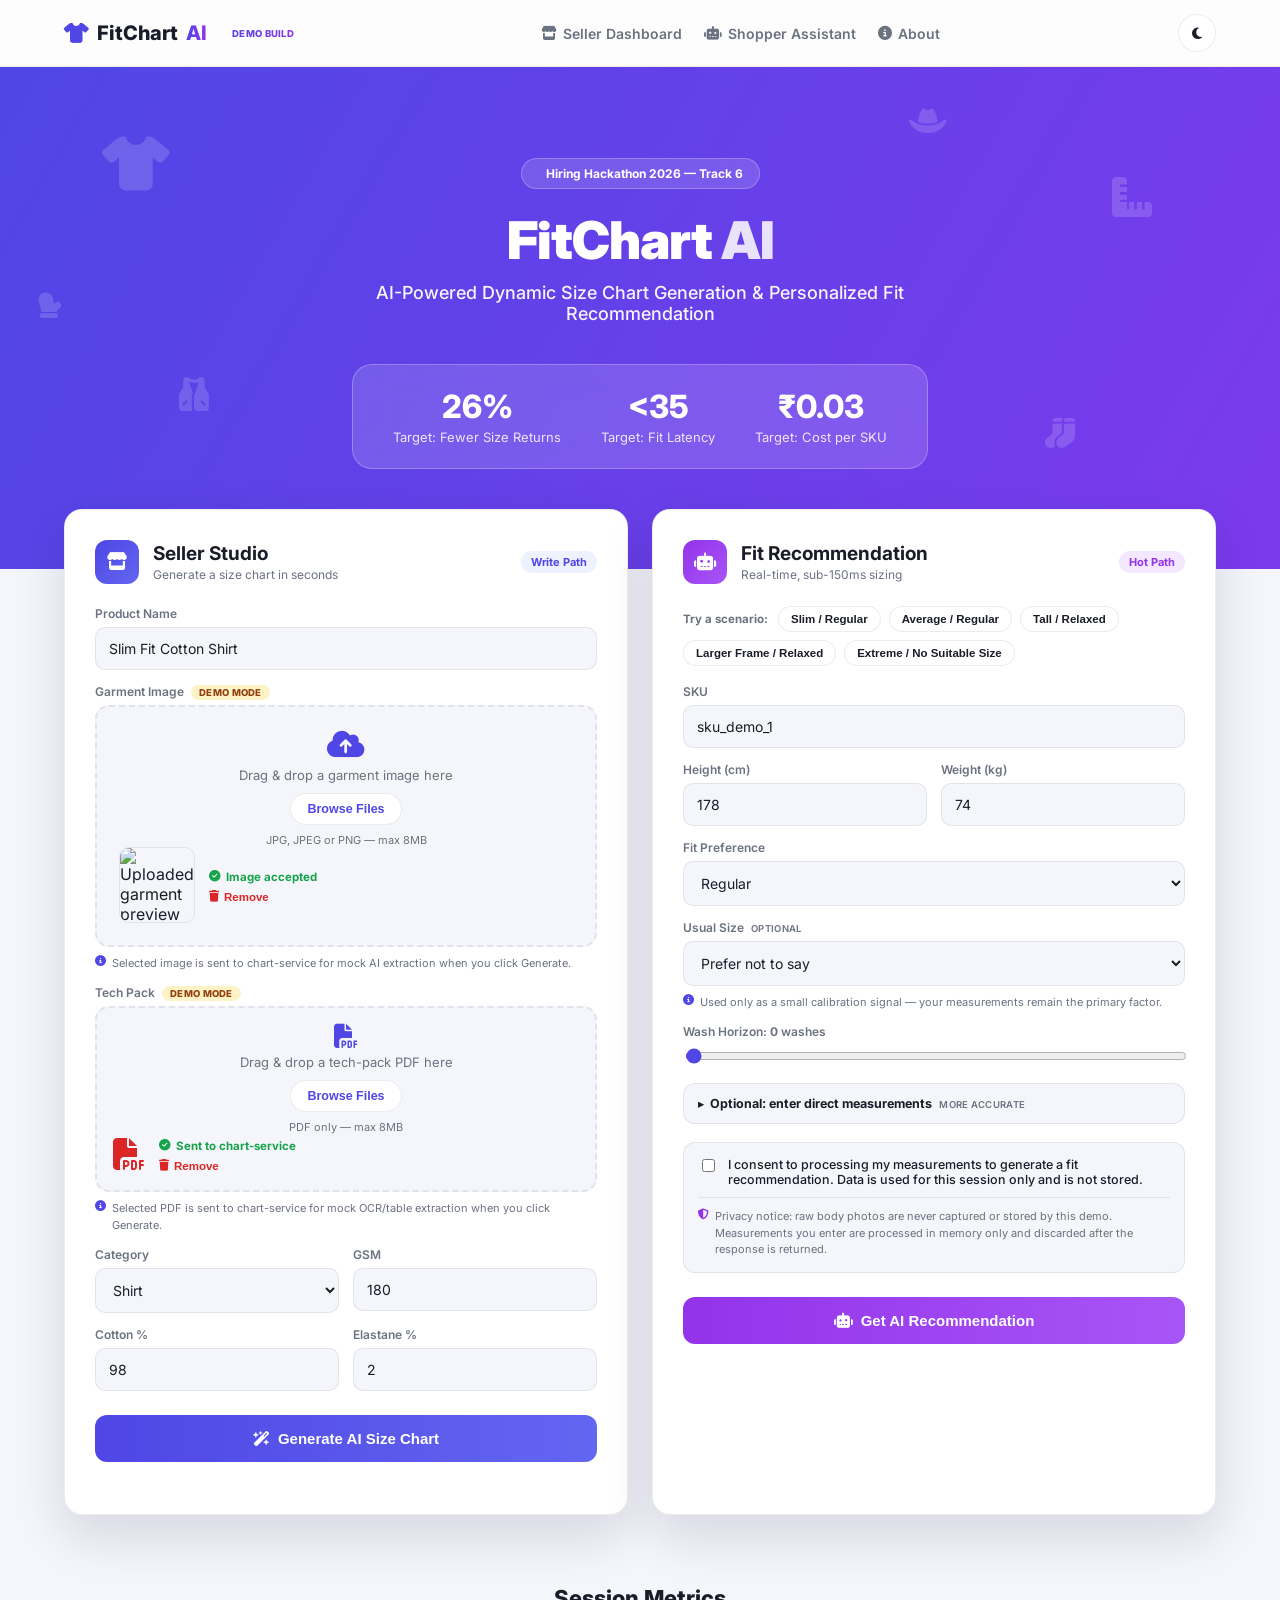
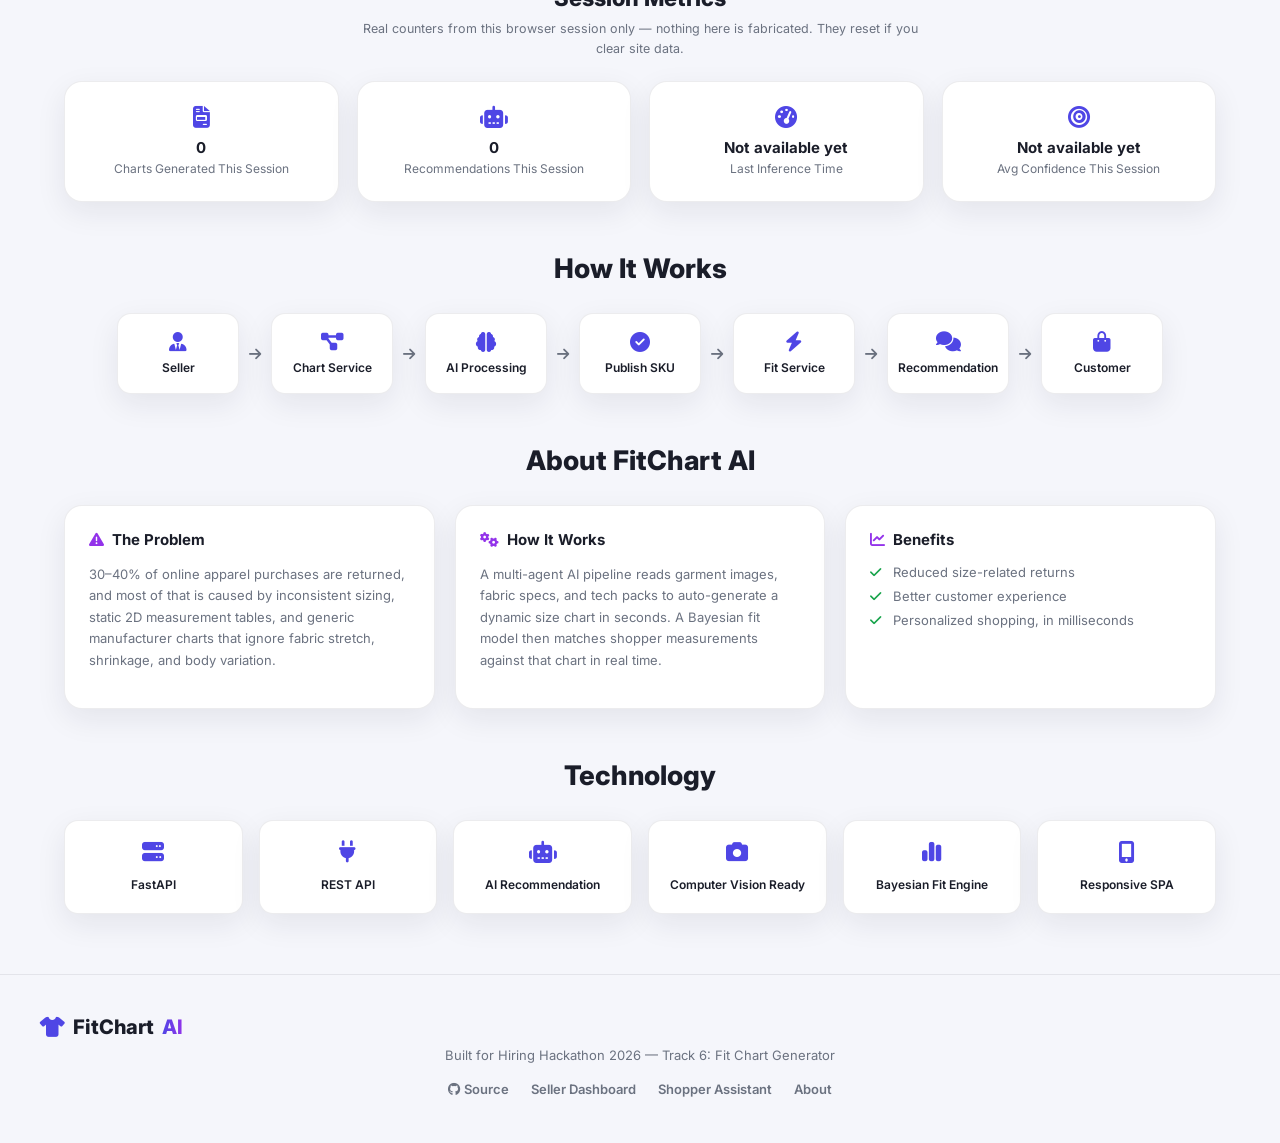
==== commit a00a000d: "Add V2 fit intelligence: optional measurements, body profile, risk, tests - fit-service: optional ch" ====
--- a/apps/web-app/index.html
+++ b/apps/web-app/index.html
@@ -154,6 +154,15 @@
       <span class="tag tag-purple">Hot Path</span>
     </div>
 
+    <div class="demo-scenarios" role="group" aria-label="Demo scenarios">
+      <span class="demo-scenarios-label">Try a scenario:</span>
+      <button type="button" class="chip-btn" data-scenario="slim">Slim / Regular</button>
+      <button type="button" class="chip-btn" data-scenario="average">Average / Regular</button>
+      <button type="button" class="chip-btn" data-scenario="tall">Tall / Relaxed</button>
+      <button type="button" class="chip-btn" data-scenario="large">Larger Frame / Relaxed</button>
+      <button type="button" class="chip-btn" data-scenario="extreme">Extreme / No Suitable Size</button>
+    </div>
+
     <label for="sku">SKU</label>
     <input id="sku" value="sku_demo_1" />
 
@@ -190,6 +199,31 @@
     <label for="wash">Wash Horizon: <b id="washVal">0</b> washes</label>
     <input id="wash" type="range" min="0" max="5" value="0" aria-label="Wash horizon in number of washes" />
 
+    <details class="optional-measurements">
+      <summary>Optional: enter direct measurements <span class="demo-tag" style="background:transparent;color:var(--muted);padding:0;font-weight:600">More accurate</span></summary>
+      <p class="demo-note" style="margin-top:10px"><i class="fa-solid fa-circle-info" aria-hidden="true"></i> FitChart AI works from height and weight alone. Any measurement you add here is used directly instead of being estimated.</p>
+      <div class="grid-2">
+        <div>
+          <label for="chestIn">Chest (cm)</label>
+          <input id="chestIn" type="number" placeholder="e.g. 100" min="50" max="200" />
+        </div>
+        <div>
+          <label for="waistIn">Waist (cm)</label>
+          <input id="waistIn" type="number" placeholder="e.g. 84" min="40" max="200" />
+        </div>
+      </div>
+      <div class="grid-2">
+        <div>
+          <label for="shoulderIn">Shoulder (cm)</label>
+          <input id="shoulderIn" type="number" placeholder="e.g. 45" min="25" max="80" />
+        </div>
+        <div>
+          <label for="sleeveIn">Sleeve (cm)</label>
+          <input id="sleeveIn" type="number" placeholder="e.g. 59" min="30" max="100" />
+        </div>
+      </div>
+    </details>
+
     <div class="consent-box">
       <label class="consent-label" for="consentCheck">
         <input type="checkbox" id="consentCheck" />
--- a/apps/web-app/style.css
+++ b/apps/web-app/style.css
@@ -370,6 +370,33 @@
 .toast-close:hover { color: var(--text); }
 @keyframes slideIn { from { transform: translateX(30px); opacity: 0; } to { transform: translateX(0); opacity: 1; } }
 
+/* Demo scenarios */
+.demo-scenarios { display: flex; flex-wrap: wrap; gap: 8px; align-items: center; margin-bottom: 18px; }
+.demo-scenarios-label { font-size: 11.5px; font-weight: 700; color: var(--muted); margin-right: 2px; }
+
+/* Optional measurements */
+.optional-measurements { margin-top: 14px; border: 1px solid var(--border); border-radius: 12px; padding: 12px 14px; background: var(--bg); }
+.optional-measurements summary { cursor: pointer; font-size: 12.5px; font-weight: 700; list-style: none; }
+.optional-measurements summary::-webkit-details-marker { display: none; }
+.optional-measurements summary::before { content: "\25B8"; margin-right: 6px; display: inline-block; transition: transform .15s; }
+.optional-measurements[open] summary::before { transform: rotate(90deg); }
+
+/* V2 result cards */
+.risk-badge { display: inline-flex; align-items: center; gap: 6px; padding: 5px 12px; border-radius: 20px; font-size: 11.5px; font-weight: 800; text-transform: uppercase; letter-spacing: .3px; }
+.risk-low { background: #dcfce7; color: var(--green); }
+.risk-medium { background: #fef9c3; color: #a16207; }
+.risk-high { background: #fee2e2; color: var(--red); }
+.profile-card { display: flex; align-items: center; gap: 10px; background: var(--bg); border: 1px solid var(--border); border-radius: 12px; padding: 12px 14px; margin-top: 14px; font-size: 12.5px; }
+.profile-card i { font-size: 18px; color: var(--purple); }
+.profile-card b { display: block; font-size: 13.5px; }
+.profile-card small { color: var(--muted); }
+.source-tag { font-size: 9.5px; font-weight: 800; text-transform: uppercase; padding: 1px 6px; border-radius: 8px; margin-left: 6px; vertical-align: middle; }
+.source-provided { background: #dcfce7; color: var(--green); }
+.source-estimated { background: var(--border); color: var(--muted); }
+.no-suitable-banner { background: #fee2e2; border: 1px solid #fca5a5; color: #991b1b; border-radius: 12px; padding: 14px; margin-top: 14px; font-size: 12.5px; }
+[data-theme="dark"] .no-suitable-banner { background: #2a0f0f; border-color: #7f1d1d; color: #fca5a5; }
+.no-suitable-banner b { display: block; font-size: 14px; margin-bottom: 6px; }
+
 /* Copy SKU button */
 .copy-btn { background: var(--surface-solid); border: 1px solid var(--border); color: var(--text); font-size: 11px; font-weight: 700; padding: 5px 10px; border-radius: 20px; cursor: pointer; display: inline-flex; align-items: center; gap: 5px; transition: background .2s, transform .15s; }
 .copy-btn:hover { background: var(--bg); transform: translateY(-1px); }
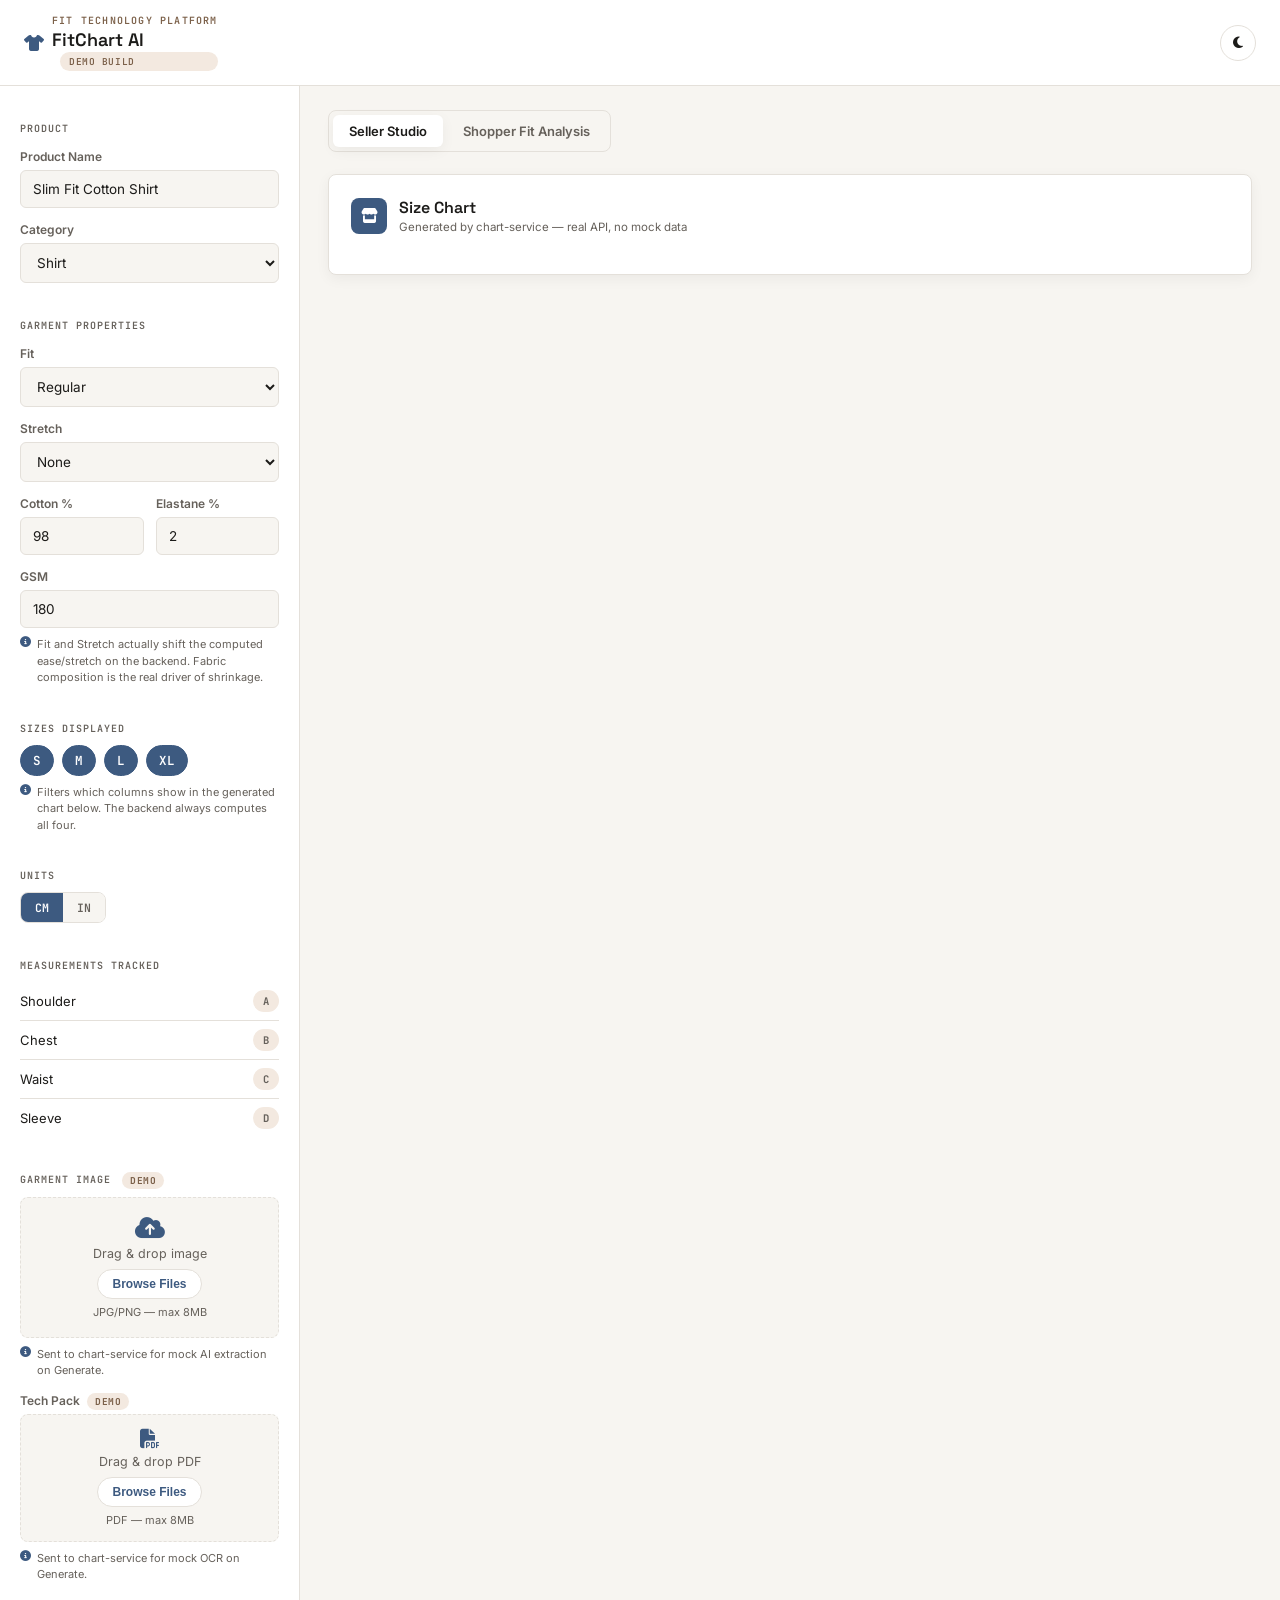
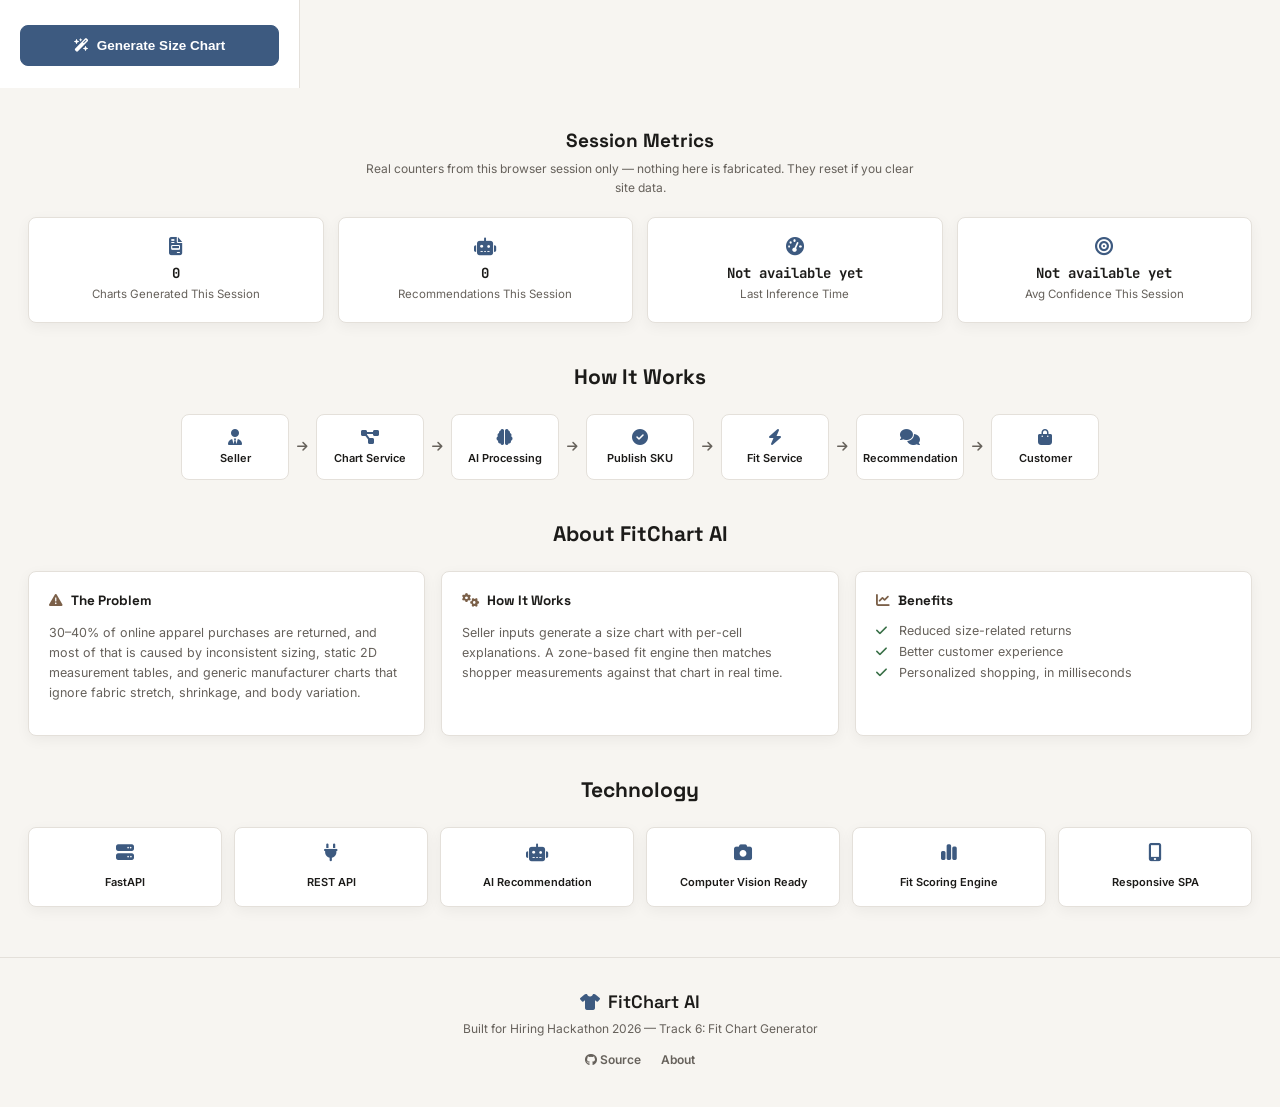
==== commit 2d16b7d9: "Release FitChart AI V2" ====
--- a/apps/web-app/index.html
+++ b/apps/web-app/index.html
@@ -3,9 +3,9 @@
 <head>
 <meta charset="utf-8" />
 <meta name="viewport" content="width=device-width, initial-scale=1" />
-<title>FitChart AI — Intelligent Size & Fit</title>
+<title>FitChart AI — Fit Technology Platform</title>
 <link rel="preconnect" href="https://fonts.googleapis.com">
-<link href="https://fonts.googleapis.com/css2?family=Inter:wght@400;500;600;700;800;900&display=swap" rel="stylesheet">
+<link href="https://fonts.googleapis.com/css2?family=Space+Grotesk:wght@500;600;700&family=Inter:wght@400;500;600;700&family=JetBrains+Mono:wght@400;500;600;700&display=swap" rel="stylesheet">
 <link rel="stylesheet" href="https://cdnjs.cloudflare.com/ajax/libs/font-awesome/6.5.1/css/all.min.css">
 <link rel="stylesheet" href="style.css" />
 </head>
@@ -16,213 +16,212 @@
   <span>Demo Mode Active — backend services are unreachable, so simulated data is shown below. No live AI processing is occurring.</span>
 </div>
 
-<nav class="navbar">
-  <div class="nav-inner">
-    <div class="brand"><i class="fa-solid fa-shirt" aria-hidden="true"></i> FitChart <span>AI</span><span class="build-badge" title="Some AI components use mocked/simulated logic for this demo">Demo Build</span></div>
-    <div class="nav-links">
-      <a href="#seller"><i class="fa-solid fa-store" aria-hidden="true"></i> Seller Dashboard</a>
-      <a href="#shopper"><i class="fa-solid fa-robot" aria-hidden="true"></i> Shopper Assistant</a>
-      <a href="#about"><i class="fa-solid fa-circle-info" aria-hidden="true"></i> About</a>
-    </div>
+<div class="topbar">
+  <div class="brand">
+    <button class="sidebar-toggle" id="sidebarToggle" aria-label="Toggle controls panel" aria-expanded="false"><i class="fa-solid fa-bars" aria-hidden="true"></i></button>
+    <i class="fa-solid fa-shirt" aria-hidden="true"></i>
+    <div class="brand-text">
+      <span class="eyebrow">Fit Technology Platform</span>
+      FitChart AI<span class="build-badge" title="Some AI components use mocked/simulated logic for this demo">Demo Build</span>
+    </div>
+  </div>
+  <div class="topbar-actions">
     <button class="theme-toggle" id="themeToggle" title="Toggle dark mode" aria-label="Toggle dark mode"><i class="fa-solid fa-moon" aria-hidden="true"></i></button>
   </div>
-</nav>
-
-<header class="hero">
-  <div class="hero-bg" aria-hidden="true"></div>
-  <i class="fa-solid fa-shirt float-icon f1" aria-hidden="true"></i>
-  <i class="fa-solid fa-vest float-icon f2" aria-hidden="true"></i>
-  <i class="fa-solid fa-ruler-combined float-icon f3" aria-hidden="true"></i>
-  <i class="fa-solid fa-socks float-icon f4" aria-hidden="true"></i>
-  <i class="fa-solid fa-mitten float-icon f5" aria-hidden="true"></i>
-  <i class="fa-solid fa-hat-cowboy float-icon f6" aria-hidden="true"></i>
-
-  <div class="hero-inner">
-    <div class="hero-badge glass"><i class="fa-solid fa-sparkles" aria-hidden="true"></i> Hiring Hackathon 2026 — Track 6</div>
-    <h1>FitChart <span>AI</span></h1>
-    <p>AI-Powered Dynamic Size Chart Generation &amp; Personalized Fit Recommendation</p>
-    <div class="hero-stats glass" id="heroStats">
-      <div class="stat"><span class="num" data-target="26" data-suffix="%">0%</span><small>Target: Fewer Size Returns</small></div>
-      <div class="stat"><span class="num" data-target="35" data-prefix="&lt;">0ms</span><small>Target: Fit Latency</small></div>
-      <div class="stat"><span class="num" data-target="0.03" data-decimal="true" data-prefix="₹">₹0</span><small>Target: Cost per SKU</small></div>
-    </div>
-  </div>
-</header>
-
-<main class="dashboard">
-
-  <section class="card panel reveal" id="seller">
-    <div class="panel-head">
-      <div class="panel-icon blue"><i class="fa-solid fa-store" aria-hidden="true"></i></div>
-      <div>
-        <h2>Seller Studio</h2>
-        <p class="panel-sub">Generate a size chart in seconds</p>
-      </div>
-      <span class="tag">Write Path</span>
-    </div>
-
-    <label for="name">Product Name</label>
-    <input id="name" value="Slim Fit Cotton Shirt" />
-    <span class="field-error" id="err-name" aria-live="polite"></span>
-
-    <label for="imageInput">Garment Image <span class="demo-tag">Demo Mode</span></label>
-    <div class="dropzone" id="dropzone" role="button" tabindex="0" aria-label="Upload garment image — drag and drop a file here or activate to browse">
-      <input type="file" id="imageInput" accept=".jpg,.jpeg,.png,image/jpeg,image/png" hidden />
-
-      <div class="dropzone-empty" id="dropzoneEmpty">
-        <i class="fa-solid fa-cloud-arrow-up" aria-hidden="true"></i>
-        <p>Drag &amp; drop a garment image here</p>
-        <button type="button" class="browse-btn" id="browseBtn">Browse Files</button>
-        <small>JPG, JPEG or PNG — max 8MB</small>
-      </div>
-
-      <div class="dropzone-preview" id="dropzonePreview" hidden>
-        <img id="previewImg" alt="Uploaded garment preview" />
-        <div class="preview-meta">
-          <span class="preview-name" id="previewName"></span>
-          <span class="upload-success"><i class="fa-solid fa-circle-check" aria-hidden="true"></i> Image accepted</span>
-          <button type="button" class="remove-btn" id="removeImageBtn" aria-label="Remove uploaded garment image"><i class="fa-solid fa-trash" aria-hidden="true"></i> Remove</button>
-        </div>
-      </div>
-    </div>
-    <span class="field-error" id="err-image" aria-live="polite"></span>
-    <p class="demo-note" id="imageStatusNote"><i class="fa-solid fa-circle-info" aria-hidden="true"></i> Selected image is sent to chart-service for mock AI extraction when you click Generate.</p>
-
-    <label for="techpackInput">Tech Pack <span class="demo-tag">Demo Mode</span></label>
-    <div class="dropzone dropzone-compact" id="techpackZone" role="button" tabindex="0" aria-label="Upload tech pack PDF — drag and drop a file here or activate to browse">
-      <input type="file" id="techpackInput" accept=".pdf,application/pdf" hidden />
-      <div class="dropzone-empty" id="techpackEmpty">
-        <i class="fa-solid fa-file-pdf" aria-hidden="true"></i>
-        <p>Drag &amp; drop a tech-pack PDF here</p>
-        <button type="button" class="browse-btn" id="techpackBrowseBtn">Browse Files</button>
-        <small>PDF only — max 8MB</small>
-      </div>
-      <div class="dropzone-preview" id="techpackPreview" hidden>
-        <i class="fa-solid fa-file-pdf techpack-icon" aria-hidden="true"></i>
-        <div class="preview-meta">
-          <span class="preview-name" id="techpackName"></span>
-          <span class="upload-success"><i class="fa-solid fa-circle-check" aria-hidden="true"></i> Sent to chart-service</span>
-          <button type="button" class="remove-btn" id="removeTechpackBtn" aria-label="Remove uploaded tech pack"><i class="fa-solid fa-trash" aria-hidden="true"></i> Remove</button>
-        </div>
-      </div>
-    </div>
-    <span class="field-error" id="err-techpack" aria-live="polite"></span>
-    <p class="demo-note" id="techpackStatusNote"><i class="fa-solid fa-circle-info" aria-hidden="true"></i> Selected PDF is sent to chart-service for mock OCR/table extraction when you click Generate.</p>
-
-    <div class="grid-2">
-      <div>
-        <label for="category">Category</label>
-        <select id="category">
-          <option value="shirt">Shirt</option>
-          <option value="t-shirt">T-Shirt</option>
-          <option value="jacket">Jacket</option>
-          <option value="jeans">Jeans</option>
-        </select>
-      </div>
-      <div>
-        <label for="gsm">GSM</label>
-        <input id="gsm" type="number" value="180" min="50" max="500" />
-        <span class="field-error" id="err-gsm" aria-live="polite"></span>
-      </div>
-    </div>
-
-    <div class="grid-2">
-      <div>
-        <label for="cotton">Cotton %</label>
-        <input id="cotton" type="number" value="98" min="0" max="100" />
-        <span class="field-error" id="err-cotton" aria-live="polite"></span>
-      </div>
-      <div>
-        <label for="elastane">Elastane %</label>
-        <input id="elastane" type="number" value="2" min="0" max="100" />
-        <span class="field-error" id="err-elastane" aria-live="polite"></span>
-      </div>
-    </div>
-
-    <button class="btn-gradient" id="generateBtn"><i class="fa-solid fa-wand-magic-sparkles" aria-hidden="true"></i> Generate AI Size Chart</button>
-
-    <div id="sellerResult" class="result-area"></div>
-  </section>
-
-  <section class="card panel reveal" id="shopper">
-    <div class="panel-head">
-      <div class="panel-icon purple"><i class="fa-solid fa-robot" aria-hidden="true"></i></div>
-      <div>
-        <h2>Fit Recommendation</h2>
-        <p class="panel-sub">Real-time, sub-150ms sizing</p>
-      </div>
-      <span class="tag tag-purple">Hot Path</span>
-    </div>
-
-    <div class="demo-scenarios" role="group" aria-label="Demo scenarios">
-      <span class="demo-scenarios-label">Try a scenario:</span>
-      <button type="button" class="chip-btn" data-scenario="slim">Slim / Regular</button>
-      <button type="button" class="chip-btn" data-scenario="average">Average / Regular</button>
-      <button type="button" class="chip-btn" data-scenario="tall">Tall / Relaxed</button>
-      <button type="button" class="chip-btn" data-scenario="large">Larger Frame / Relaxed</button>
-      <button type="button" class="chip-btn" data-scenario="extreme">Extreme / No Suitable Size</button>
-    </div>
-
-    <label for="sku">SKU</label>
-    <input id="sku" value="sku_demo_1" />
-
-    <div class="grid-2">
-      <div>
-        <label for="height">Height (cm)</label>
-        <input id="height" type="number" value="178" min="100" max="250" />
-        <span class="field-error" id="err-height" aria-live="polite"></span>
-      </div>
-      <div>
-        <label for="weight">Weight (kg)</label>
-        <input id="weight" type="number" value="74" min="20" max="250" />
-        <span class="field-error" id="err-weight" aria-live="polite"></span>
-      </div>
-    </div>
-
-    <label for="pref">Fit Preference</label>
-    <select id="pref">
-      <option value="slim">Slim</option>
-      <option value="regular" selected>Regular</option>
-      <option value="relaxed">Relaxed</option>
-    </select>
-
-    <label for="usualSize">Usual Size <span class="demo-tag" style="background:transparent;color:var(--muted);padding:0;font-weight:600">Optional</span></label>
-    <select id="usualSize" aria-describedby="usualSizeHint">
-      <option value="">Prefer not to say</option>
-      <option value="S">S</option>
-      <option value="M">M</option>
-      <option value="L">L</option>
-      <option value="XL">XL</option>
-    </select>
-    <p class="demo-note" id="usualSizeHint"><i class="fa-solid fa-circle-info" aria-hidden="true"></i> Used only as a small calibration signal — your measurements remain the primary factor.</p>
-
-    <label for="wash">Wash Horizon: <b id="washVal">0</b> washes</label>
-    <input id="wash" type="range" min="0" max="5" value="0" aria-label="Wash horizon in number of washes" />
-
-    <details class="optional-measurements">
-      <summary>Optional: enter direct measurements <span class="demo-tag" style="background:transparent;color:var(--muted);padding:0;font-weight:600">More accurate</span></summary>
-      <p class="demo-note" style="margin-top:10px"><i class="fa-solid fa-circle-info" aria-hidden="true"></i> FitChart AI works from height and weight alone. Any measurement you add here is used directly instead of being estimated.</p>
+</div>
+
+<div class="app-shell">
+
+  <!-- ================= SIDEBAR: Seller context ================= -->
+  <aside class="sidebar" id="sidebarSeller" aria-label="Seller controls">
+    <div class="sidebar-section">
+      <label class="section-label">Product</label>
+      <label for="name">Product Name</label>
+      <input id="name" value="Slim Fit Cotton Shirt" />
+      <span class="field-error" id="err-name" aria-live="polite"></span>
+      <label for="category">Category</label>
+      <select id="category">
+        <option value="shirt">Shirt</option>
+        <option value="t-shirt">T-Shirt</option>
+        <option value="jacket">Jacket</option>
+        <option value="jeans">Jeans</option>
+      </select>
+    </div>
+
+    <div class="sidebar-section">
+      <label class="section-label">Garment Properties</label>
+      <label for="fitTypeIn">Fit</label>
+      <select id="fitTypeIn">
+        <option value="slim">Slim</option>
+        <option value="regular" selected>Regular</option>
+        <option value="relaxed">Relaxed</option>
+        <option value="oversized">Oversized</option>
+      </select>
+      <label for="stretchLevelIn">Stretch</label>
+      <select id="stretchLevelIn">
+        <option value="none" selected>None</option>
+        <option value="low">Low</option>
+        <option value="medium">Medium</option>
+        <option value="high">High</option>
+      </select>
       <div class="grid-2">
         <div>
-          <label for="chestIn">Chest (cm)</label>
-          <input id="chestIn" type="number" placeholder="e.g. 100" min="50" max="200" />
+          <label for="cotton">Cotton %</label>
+          <input id="cotton" type="number" value="98" min="0" max="100" />
+          <span class="field-error" id="err-cotton" aria-live="polite"></span>
         </div>
         <div>
-          <label for="waistIn">Waist (cm)</label>
-          <input id="waistIn" type="number" placeholder="e.g. 84" min="40" max="200" />
-        </div>
-      </div>
+          <label for="elastane">Elastane %</label>
+          <input id="elastane" type="number" value="2" min="0" max="100" />
+          <span class="field-error" id="err-elastane" aria-live="polite"></span>
+        </div>
+      </div>
+      <label for="gsm">GSM</label>
+      <input id="gsm" type="number" value="180" min="50" max="500" />
+      <span class="field-error" id="err-gsm" aria-live="polite"></span>
+      <p class="demo-note"><i class="fa-solid fa-circle-info" aria-hidden="true"></i> Fit and Stretch actually shift the computed ease/stretch on the backend. Fabric composition is the real driver of shrinkage.</p>
+    </div>
+
+    <div class="sidebar-section">
+      <label class="section-label">Sizes Displayed</label>
+      <div class="chip-row" id="sizeChips">
+        <button type="button" class="size-chip active" data-size-chip="S">S</button>
+        <button type="button" class="size-chip active" data-size-chip="M">M</button>
+        <button type="button" class="size-chip active" data-size-chip="L">L</button>
+        <button type="button" class="size-chip active" data-size-chip="XL">XL</button>
+      </div>
+      <p class="demo-note"><i class="fa-solid fa-circle-info" aria-hidden="true"></i> Filters which columns show in the generated chart below. The backend always computes all four.</p>
+    </div>
+
+    <div class="sidebar-section">
+      <label class="section-label">Units</label>
+      <div class="unit-toggle" id="unitToggle">
+        <button type="button" data-unit="cm" class="active">CM</button>
+        <button type="button" data-unit="in">IN</button>
+      </div>
+    </div>
+
+    <div class="sidebar-section">
+      <label class="section-label">Measurements Tracked</label>
+      <div class="measure-row"><span>Shoulder</span><span class="tag">A</span></div>
+      <div class="measure-row"><span>Chest</span><span class="tag">B</span></div>
+      <div class="measure-row"><span>Waist</span><span class="tag">C</span></div>
+      <div class="measure-row"><span>Sleeve</span><span class="tag">D</span></div>
+    </div>
+
+    <div class="sidebar-section">
+      <label class="section-label">Garment Image <span class="demo-tag">Demo</span></label>
+      <div class="dropzone" id="dropzone" role="button" tabindex="0" aria-label="Upload garment image — drag and drop a file here or activate to browse">
+        <input type="file" id="imageInput" accept=".jpg,.jpeg,.png,image/jpeg,image/png" hidden />
+        <div class="dropzone-empty" id="dropzoneEmpty">
+          <i class="fa-solid fa-cloud-arrow-up" aria-hidden="true"></i>
+          <p>Drag &amp; drop image</p>
+          <button type="button" class="browse-btn" id="browseBtn">Browse Files</button>
+          <small>JPG/PNG — max 8MB</small>
+        </div>
+        <div class="dropzone-preview" id="dropzonePreview" hidden>
+          <img id="previewImg" alt="Uploaded garment preview" />
+          <div class="preview-meta">
+            <span class="preview-name" id="previewName"></span>
+            <span class="upload-success"><i class="fa-solid fa-circle-check" aria-hidden="true"></i> Image accepted</span>
+            <button type="button" class="remove-btn" id="removeImageBtn" aria-label="Remove uploaded garment image"><i class="fa-solid fa-trash" aria-hidden="true"></i> Remove</button>
+          </div>
+        </div>
+      </div>
+      <span class="field-error" id="err-image" aria-live="polite"></span>
+      <p class="demo-note" id="imageStatusNote"><i class="fa-solid fa-circle-info" aria-hidden="true"></i> Sent to chart-service for mock AI extraction on Generate.</p>
+
+      <label for="techpackInput" style="margin-top:14px">Tech Pack <span class="demo-tag">Demo</span></label>
+      <div class="dropzone dropzone-compact" id="techpackZone" role="button" tabindex="0" aria-label="Upload tech pack PDF — drag and drop a file here or activate to browse">
+        <input type="file" id="techpackInput" accept=".pdf,application/pdf" hidden />
+        <div class="dropzone-empty" id="techpackEmpty">
+          <i class="fa-solid fa-file-pdf" aria-hidden="true"></i>
+          <p>Drag &amp; drop PDF</p>
+          <button type="button" class="browse-btn" id="techpackBrowseBtn">Browse Files</button>
+          <small>PDF — max 8MB</small>
+        </div>
+        <div class="dropzone-preview" id="techpackPreview" hidden>
+          <i class="fa-solid fa-file-pdf techpack-icon" aria-hidden="true"></i>
+          <div class="preview-meta">
+            <span class="preview-name" id="techpackName"></span>
+            <span class="upload-success"><i class="fa-solid fa-circle-check" aria-hidden="true"></i> Sent to chart-service</span>
+            <button type="button" class="remove-btn" id="removeTechpackBtn" aria-label="Remove uploaded tech pack"><i class="fa-solid fa-trash" aria-hidden="true"></i> Remove</button>
+          </div>
+        </div>
+      </div>
+      <span class="field-error" id="err-techpack" aria-live="polite"></span>
+      <p class="demo-note" id="techpackStatusNote"><i class="fa-solid fa-circle-info" aria-hidden="true"></i> Sent to chart-service for mock OCR on Generate.</p>
+    </div>
+
+    <button class="btn-gradient" id="generateBtn"><i class="fa-solid fa-wand-magic-sparkles" aria-hidden="true"></i> Generate Size Chart</button>
+  </aside>
+
+  <!-- ================= SIDEBAR: Shopper context ================= -->
+  <aside class="sidebar" id="sidebarShopper" aria-label="Shopper controls" hidden>
+    <div class="sidebar-section">
+      <label class="section-label">Try a Scenario</label>
+      <div class="demo-scenarios" role="group" aria-label="Demo scenarios" style="margin-bottom:0">
+        <button type="button" class="chip-btn" data-scenario="slim">Slim/Regular</button>
+        <button type="button" class="chip-btn" data-scenario="average">Average/Regular</button>
+        <button type="button" class="chip-btn" data-scenario="tall">Tall/Relaxed</button>
+        <button type="button" class="chip-btn" data-scenario="large">Larger/Relaxed</button>
+        <button type="button" class="chip-btn" data-scenario="extreme">Extreme/None</button>
+      </div>
+    </div>
+
+    <div class="sidebar-section">
+      <label class="section-label">Product</label>
+      <label for="sku">SKU</label>
+      <input id="sku" value="sku_demo_1" />
+    </div>
+
+    <div class="sidebar-section">
+      <label class="section-label">Body</label>
       <div class="grid-2">
         <div>
-          <label for="shoulderIn">Shoulder (cm)</label>
-          <input id="shoulderIn" type="number" placeholder="e.g. 45" min="25" max="80" />
+          <label for="height">Height (cm)</label>
+          <input id="height" type="number" value="178" min="100" max="250" />
+          <span class="field-error" id="err-height" aria-live="polite"></span>
         </div>
         <div>
-          <label for="sleeveIn">Sleeve (cm)</label>
-          <input id="sleeveIn" type="number" placeholder="e.g. 59" min="30" max="100" />
-        </div>
-      </div>
-    </details>
+          <label for="weight">Weight (kg)</label>
+          <input id="weight" type="number" value="74" min="20" max="250" />
+          <span class="field-error" id="err-weight" aria-live="polite"></span>
+        </div>
+      </div>
+      <label for="pref">Fit Preference</label>
+      <select id="pref">
+        <option value="slim">Slim</option>
+        <option value="regular" selected>Regular</option>
+        <option value="relaxed">Relaxed</option>
+      </select>
+      <label for="usualSize">Usual Size <span class="demo-tag" style="background:transparent;color:var(--muted);padding:0;font-weight:600">Optional</span></label>
+      <select id="usualSize" aria-describedby="usualSizeHint">
+        <option value="">Prefer not to say</option>
+        <option value="S">S</option>
+        <option value="M">M</option>
+        <option value="L">L</option>
+        <option value="XL">XL</option>
+      </select>
+      <p class="demo-note" id="usualSizeHint"><i class="fa-solid fa-circle-info" aria-hidden="true"></i> A small calibration signal — measurements remain primary.</p>
+      <label for="wash">Wash Horizon: <b id="washVal">0</b> washes</label>
+      <input id="wash" type="range" min="0" max="5" value="0" aria-label="Wash horizon in number of washes" />
+    </div>
+
+    <div class="sidebar-section">
+      <details class="optional-measurements">
+        <summary>Direct measurements <span class="demo-tag" style="background:transparent;color:var(--muted);padding:0;font-weight:600">More accurate</span></summary>
+        <p class="demo-note" style="margin-top:10px"><i class="fa-solid fa-circle-info" aria-hidden="true"></i> Used directly instead of being estimated when provided.</p>
+        <div class="grid-2">
+          <div><label for="chestIn">Chest (cm)</label><input id="chestIn" type="number" placeholder="100" min="50" max="200" /></div>
+          <div><label for="waistIn">Waist (cm)</label><input id="waistIn" type="number" placeholder="84" min="40" max="200" /></div>
+        </div>
+        <div class="grid-2">
+          <div><label for="shoulderIn">Shoulder (cm)</label><input id="shoulderIn" type="number" placeholder="45" min="25" max="80" /></div>
+          <div><label for="sleeveIn">Sleeve (cm)</label><input id="sleeveIn" type="number" placeholder="59" min="30" max="100" /></div>
+        </div>
+      </details>
+    </div>
 
     <div class="consent-box">
       <label class="consent-label" for="consentCheck">
@@ -230,15 +229,47 @@
         <span>I consent to processing my measurements to generate a fit recommendation. Data is used for this session only and is not stored.</span>
       </label>
       <span class="field-error" id="err-consent" aria-live="polite"></span>
-      <p class="privacy-notice"><i class="fa-solid fa-shield-halved" aria-hidden="true"></i> Privacy notice: raw body photos are never captured or stored by this demo. Measurements you enter are processed in memory only and discarded after the response is returned.</p>
+      <p class="privacy-notice"><i class="fa-solid fa-shield-halved" aria-hidden="true"></i> Raw body photos are never captured or stored. Measurements are processed in memory only.</p>
     </div>
 
     <button class="btn-gradient btn-purple" id="recommendBtn"><i class="fa-solid fa-robot" aria-hidden="true"></i> Get AI Recommendation</button>
-
-    <div id="shopperResult" class="result-area"></div>
-  </section>
-
-</main>
+  </aside>
+
+  <!-- ================= WORKSPACE ================= -->
+  <main class="workspace">
+    <div class="tabs" role="tablist" aria-label="Workspace mode">
+      <button type="button" class="tab-btn active" id="tabBtnSeller" role="tab" aria-selected="true" aria-controls="tabPanelSeller">Seller Studio</button>
+      <button type="button" class="tab-btn" id="tabBtnShopper" role="tab" aria-selected="false" aria-controls="tabPanelShopper">Shopper Fit Analysis</button>
+    </div>
+
+    <section class="tab-panel active" id="tabPanelSeller" role="tabpanel" aria-labelledby="tabBtnSeller">
+      <div class="card panel reveal">
+        <div class="panel-head">
+          <div class="panel-icon"><i class="fa-solid fa-store" aria-hidden="true"></i></div>
+          <div>
+            <h2>Size Chart</h2>
+            <p class="panel-sub">Generated by chart-service — real API, no mock data</p>
+          </div>
+        </div>
+        <div id="sellerResult" class="result-area"></div>
+      </div>
+    </section>
+
+    <section class="tab-panel" id="tabPanelShopper" role="tabpanel" aria-labelledby="tabBtnShopper">
+      <div class="card panel reveal">
+        <div class="panel-head">
+          <div class="panel-icon purple"><i class="fa-solid fa-robot" aria-hidden="true"></i></div>
+          <div>
+            <h2>Fit Recommendation</h2>
+            <p class="panel-sub">Real-time, sub-150ms sizing</p>
+          </div>
+        </div>
+        <div id="shopperResult" class="result-area"></div>
+      </div>
+    </section>
+  </main>
+
+</div>
 
 <section class="stats reveal">
   <div class="stats-head">
@@ -297,7 +328,7 @@
     </div>
     <div class="about-card">
       <h3><i class="fa-solid fa-gears" aria-hidden="true"></i> How It Works</h3>
-      <p>A multi-agent AI pipeline reads garment images, fabric specs, and tech packs to auto-generate a dynamic size chart in seconds. A Bayesian fit model then matches shopper measurements against that chart in real time.</p>
+      <p>Seller inputs generate a size chart with per-cell explanations. A zone-based fit engine then matches shopper measurements against that chart in real time.</p>
     </div>
     <div class="about-card">
       <h3><i class="fa-solid fa-chart-line" aria-hidden="true"></i> Benefits</h3>
@@ -317,19 +348,17 @@
     <div class="tech-card"><i class="fa-solid fa-plug" aria-hidden="true"></i><span>REST API</span></div>
     <div class="tech-card"><i class="fa-solid fa-robot" aria-hidden="true"></i><span>AI Recommendation</span></div>
     <div class="tech-card"><i class="fa-solid fa-camera" aria-hidden="true"></i><span>Computer Vision Ready</span></div>
-    <div class="tech-card"><i class="fa-solid fa-chart-simple" aria-hidden="true"></i><span>Bayesian Fit Engine</span></div>
+    <div class="tech-card"><i class="fa-solid fa-chart-simple" aria-hidden="true"></i><span>Fit Scoring Engine</span></div>
     <div class="tech-card"><i class="fa-solid fa-mobile-screen-button" aria-hidden="true"></i><span>Responsive SPA</span></div>
   </div>
 </section>
 
 <footer class="footer">
   <div class="footer-inner">
-    <div class="brand"><i class="fa-solid fa-shirt" aria-hidden="true"></i> FitChart <span>AI</span></div>
+    <div class="brand" style="justify-content:center"><i class="fa-solid fa-shirt" aria-hidden="true"></i> FitChart AI</div>
     <p>Built for Hiring Hackathon 2026 — Track 6: Fit Chart Generator</p>
     <div class="footer-links">
-      <a href="#"><i class="fa-brands fa-github" aria-hidden="true"></i> Source</a>
-      <a href="#seller">Seller Dashboard</a>
-      <a href="#shopper">Shopper Assistant</a>
+      <a href="https://github.com/sairaghu401-cloud/Fit_Chart_Generator" target="_blank" rel="noopener noreferrer"><i class="fa-brands fa-github" aria-hidden="true"></i> Source</a>
       <a href="#about">About</a>
     </div>
   </div>
--- a/apps/web-app/style.css
+++ b/apps/web-app/style.css
@@ -1,133 +1,128 @@
 :root {
-  --bg: #f5f6fb;
-  --surface: rgba(255,255,255,0.75);
-  --surface-solid: #ffffff;
-  --text: #1a1d29;
-  --muted: #6b7280;
-  --border: rgba(15,23,42,0.08);
-  --blue: #4f46e5;
-  --blue2: #6366f1;
-  --purple: #9333ea;
-  --purple2: #a855f7;
-  --green: #16a34a;
-  --amber: #d97706;
-  --red: #dc2626;
-  --shadow: 0 10px 30px rgba(20,20,50,0.08);
-  --shadow-lg: 0 20px 50px rgba(20,20,60,0.14);
-  --radius: 18px;
+  --bg: #F7F5F1;
+  --surface: rgba(255,255,255,0.85);
+  --surface-solid: #FFFFFF;
+  --text: #1C1B19;
+  --muted: #66615B;
+  --border: #E4E0DA;
+  --blue: #3D5A80;
+  --blue2: #4C6E96;
+  --purple: #3D5A80;
+  --purple2: #4C6E96;
+  --green: #376E45;
+  --amber: #B08968;
+  --red: #B4433A;
+  --tan: #7B6049;
+  --tan-soft: #F3E9E0;
+  --shadow: 0 4px 14px rgba(28,27,25,0.05);
+  --shadow-lg: 0 10px 30px rgba(28,27,25,0.08);
+  --radius: 8px;
+  --font-heading: 'Space Grotesk', sans-serif;
+  --font-body: 'Inter', sans-serif;
+  --font-mono: 'JetBrains Mono', monospace;
 }
 
 [data-theme="dark"] {
-  --bg: #0b0d17;
-  --surface: rgba(30,32,48,0.7);
-  --surface-solid: #171928;
-  --text: #eef0f8;
-  --muted: #9498a8;
-  --border: rgba(255,255,255,0.08);
-  --shadow: 0 10px 30px rgba(0,0,0,0.4);
-  --shadow-lg: 0 20px 50px rgba(0,0,0,0.5);
+  --bg: #161512;
+  --surface: rgba(30,29,26,0.85);
+  --surface-solid: #201F1B;
+  --text: #F2F0EA;
+  --muted: #9C968D;
+  --border: #34322C;
+  --blue: #6B8CAE;
+  --blue2: #7C9BBA;
+  --purple: #6B8CAE;
+  --purple2: #7C9BBA;
+  --tan: #C7A17E;
+  --tan-soft: #2B241C;
+  --shadow: 0 4px 14px rgba(0,0,0,0.3);
+  --shadow-lg: 0 10px 30px rgba(0,0,0,0.45);
 }
 
 * { box-sizing: border-box; }
+[hidden] { display: none !important; }
 html { scroll-behavior: smooth; }
 body {
   margin: 0;
-  font-family: 'Inter', system-ui, sans-serif;
+  font-family: var(--font-body);
   background: var(--bg);
   color: var(--text);
   transition: background .3s, color .3s;
   overflow-x: hidden;
 }
-
-.glass {
-  background: rgba(255,255,255,0.14);
-  backdrop-filter: blur(16px);
-  -webkit-backdrop-filter: blur(16px);
-  border: 1px solid rgba(255,255,255,0.25);
-}
+h1, h2, h3 { font-family: var(--font-heading); }
+code, .mono { font-family: var(--font-mono); }
+
+.glass { background: var(--surface); backdrop-filter: blur(10px); -webkit-backdrop-filter: blur(10px); border: 1px solid var(--border); }
 
 /* Demo mode banner */
-.demo-banner { position: sticky; top: 0; z-index: 110; background: linear-gradient(90deg,#f59e0b,#d97706); color: #fff; font-size: 12.5px; font-weight: 600; padding: 9px 16px; text-align: center; display: flex; align-items: center; justify-content: center; gap: 8px; }
+.demo-banner { position: sticky; top: 0; z-index: 110; background: var(--tan); color: #fff; font-size: 12.5px; font-weight: 600; padding: 8px 16px; text-align: center; display: flex; align-items: center; justify-content: center; gap: 8px; }
 .demo-banner[hidden] { display: none; }
 
-.build-badge { font-size: 9.5px; font-weight: 800; background: rgba(79,70,229,0.12); color: var(--blue); padding: 3px 9px; border-radius: 10px; margin-left: 8px; vertical-align: middle; text-transform: uppercase; letter-spacing: .3px; }
-[data-theme="dark"] .build-badge { background: rgba(99,102,241,0.2); }
-
-/* Navbar */
-.navbar { position: sticky; top: 0; z-index: 100; backdrop-filter: blur(14px); background: var(--surface); border-bottom: 1px solid var(--border); }
-.nav-inner { max-width: 1200px; margin: 0 auto; padding: 14px 24px; display: flex; align-items: center; justify-content: space-between; }
-.brand { font-weight: 800; font-size: 20px; display: flex; align-items: center; gap: 8px; }
-.brand i { color: var(--blue); }
-.brand span { background: linear-gradient(90deg,var(--blue),var(--purple)); -webkit-background-clip: text; background-clip: text; color: transparent; }
-.nav-links { display: flex; gap: 22px; }
-.nav-links a { color: var(--muted); text-decoration: none; font-weight: 600; font-size: 14px; display: flex; align-items: center; gap: 6px; transition: color .2s; }
-.nav-links a:hover { color: var(--blue); }
-.theme-toggle { border: 1px solid var(--border); background: var(--surface-solid); color: var(--text); width: 38px; height: 38px; border-radius: 50%; cursor: pointer; transition: transform .2s; }
-.theme-toggle:hover { transform: rotate(20deg); }
-
-/* Hero */
-.hero {
-  position: relative; overflow: hidden;
-  color: #fff; padding: 90px 24px 100px; text-align: center;
-}
-.hero-bg {
-  position: absolute; inset: 0; z-index: 0;
-  background: linear-gradient(120deg, #4f46e5, #7c3aed, #4338ca, #9333ea);
-  background-size: 300% 300%;
-  animation: gradientShift 12s ease infinite;
-}
-@keyframes gradientShift { 0% { background-position: 0% 50%; } 50% { background-position: 100% 50%; } 100% { background-position: 0% 50%; } }
-
-.float-icon { position: absolute; z-index: 1; color: rgba(255,255,255,0.16); font-size: 46px; animation: floaty 7s ease-in-out infinite; }
-.f1 { top: 14%; left: 8%; animation-delay: 0s; font-size: 54px; }
-.f2 { top: 62%; left: 14%; animation-delay: 1.2s; font-size: 34px; }
-.f3 { top: 22%; right: 10%; animation-delay: .6s; font-size: 40px; }
-.f4 { top: 70%; right: 16%; animation-delay: 2s; font-size: 30px; }
-.f5 { top: 45%; left: 3%; animation-delay: 1.6s; font-size: 26px; }
-.f6 { top: 8%; right: 26%; animation-delay: 2.4s; font-size: 30px; }
-@keyframes floaty { 0%,100% { transform: translateY(0) rotate(0deg); } 50% { transform: translateY(-22px) rotate(8deg); } }
-
-.hero-inner { position: relative; z-index: 2; }
-.hero-badge { display: inline-flex; align-items: center; gap: 8px; padding: 7px 16px; border-radius: 30px; font-size: 12px; font-weight: 700; margin-bottom: 20px; color: #fff; }
-.hero h1 { font-size: 52px; margin: 0 0 10px; font-weight: 900; letter-spacing: -1px; }
-.hero h1 span { opacity: .85; }
-.hero p { font-size: 18px; opacity: .94; max-width: 640px; margin: 0 auto; font-weight: 500; }
-.hero-stats { display: flex; gap: 40px; justify-content: center; margin: 40px auto 0; padding: 22px 40px; border-radius: 20px; max-width: fit-content; flex-wrap: wrap; }
-.stat { text-align: center; }
-.stat .num { display: block; font-size: 32px; font-weight: 800; color: #fff; }
-.stat small { opacity: .85; font-size: 13px; color: #fff; }
-
-/* Reveal on scroll */
-.reveal { opacity: 0; transform: translateY(24px); transition: opacity .7s ease, transform .7s ease; }
-.reveal.in { opacity: 1; transform: translateY(0); }
-
-/* Dashboard */
-.dashboard { max-width: 1200px; margin: -60px auto 0; padding: 0 24px 20px; position: relative; z-index: 3; display: grid; grid-template-columns: 1fr 1fr; gap: 24px; }
-@media (max-width: 880px) { .dashboard { grid-template-columns: 1fr; } .hero h1 { font-size: 36px; } .hero p { font-size: 15px; } }
-
-.card { background: var(--surface-solid); border: 1px solid var(--border); border-radius: var(--radius); box-shadow: var(--shadow-lg); transition: transform .25s, box-shadow .25s; }
-.card:hover { transform: translateY(-4px); }
-.panel { padding: 30px; }
-.panel-head { display: flex; align-items: center; gap: 14px; margin-bottom: 22px; }
-.panel-head h2 { font-size: 19px; margin: 0; }
-.panel-sub { margin: 2px 0 0; font-size: 12px; color: var(--muted); }
-.panel-icon { width: 44px; height: 44px; min-width: 44px; border-radius: 12px; display: flex; align-items: center; justify-content: center; font-size: 18px; color: #fff; }
-.panel-icon.blue { background: linear-gradient(135deg,var(--blue),var(--blue2)); }
-.panel-icon.purple { background: linear-gradient(135deg,var(--purple),var(--purple2)); }
-.tag { margin-left: auto; background: #eef2ff; color: var(--blue); font-size: 11px; font-weight: 700; padding: 4px 10px; border-radius: 20px; white-space: nowrap; }
-.tag-purple { background: #f3e8ff; color: var(--purple); }
+.build-badge { font-family: var(--font-mono); font-size: 9.5px; font-weight: 600; background: var(--tan-soft); color: var(--tan); padding: 3px 9px; border-radius: 10px; margin-left: 8px; vertical-align: middle; text-transform: uppercase; letter-spacing: .06em; }
+
+/* ================= App shell: topbar + sidebar + workspace ================= */
+.topbar { position: sticky; top: 0; z-index: 100; display: flex; align-items: center; justify-content: space-between; padding: 14px 24px; border-bottom: 1px solid var(--border); background: var(--surface-solid); }
+.brand { font-family: var(--font-heading); font-weight: 600; font-size: 18px; display: flex; align-items: center; gap: 8px; }
+.brand i { color: var(--blue); font-size: 16px; }
+.brand .eyebrow { display: block; font-family: var(--font-mono); font-size: 10px; letter-spacing: .12em; text-transform: uppercase; color: var(--tan); font-weight: 600; }
+.brand-text { display: flex; flex-direction: column; gap: 1px; }
+.topbar-actions { display: flex; align-items: center; gap: 10px; }
+.theme-toggle { border: 1px solid var(--border); background: var(--surface-solid); color: var(--text); width: 36px; height: 36px; border-radius: 50%; cursor: pointer; transition: border-color .15s; display: inline-flex; align-items: center; justify-content: center; }
+.theme-toggle:hover { border-color: var(--blue); }
+.sidebar-toggle { display: none; border: 1px solid var(--border); background: var(--surface-solid); color: var(--text); width: 36px; height: 36px; border-radius: var(--radius); cursor: pointer; align-items: center; justify-content: center; }
+
+.app-shell { display: grid; grid-template-columns: 300px 1fr; min-height: calc(100vh - 62px); max-width: 1440px; margin: 0 auto; }
+
+.sidebar { border-right: 1px solid var(--border); background: var(--surface-solid); padding: 22px 20px; display: flex; flex-direction: column; gap: 22px; overflow-y: auto; }
+.sidebar-section .section-label { font-family: var(--font-mono); font-size: 10px; letter-spacing: .1em; text-transform: uppercase; color: var(--muted); display: block; margin-bottom: 10px; font-weight: 600; }
+
+.workspace { padding: 24px 28px 60px; overflow-x: hidden; }
+
+/* Tabs */
+.tabs { display: inline-flex; gap: 4px; padding: 4px; background: var(--bg); border: 1px solid var(--border); border-radius: var(--radius); margin-bottom: 22px; }
+.tab-btn { font-family: var(--font-body); font-size: 13px; font-weight: 600; padding: 8px 16px; border-radius: 6px; border: none; background: transparent; color: var(--muted); cursor: pointer; transition: background .15s, color .15s; }
+.tab-btn.active { background: var(--surface-solid); color: var(--text); box-shadow: var(--shadow); }
+.tab-panel { display: none; }
+.tab-panel.active { display: block; }
+
+/* Size chips (sidebar) */
+.chip-row { display: flex; flex-wrap: wrap; gap: 8px; }
+.size-chip { font-family: var(--font-mono); font-size: 12.5px; font-weight: 600; padding: 6px 12px; border-radius: 999px; border: 1px solid var(--border); background: var(--bg); cursor: pointer; color: var(--text); transition: all .15s ease; }
+.size-chip.active { background: var(--blue); border-color: var(--blue); color: #fff; }
+
+/* Unit toggle */
+.unit-toggle { display: flex; border: 1px solid var(--border); border-radius: var(--radius); overflow: hidden; width: fit-content; }
+.unit-toggle button { font-family: var(--font-mono); font-size: 11.5px; font-weight: 600; padding: 7px 14px; border: none; background: var(--bg); color: var(--muted); cursor: pointer; }
+.unit-toggle button.active { background: var(--blue); color: #fff; }
+
+/* Measurement rows (sidebar) */
+.measure-row { display: flex; align-items: center; justify-content: space-between; padding: 8px 0; border-bottom: 1px solid var(--border); font-size: 13px; }
+.measure-row:last-child { border-bottom: none; }
+.measure-row .tag { font-family: var(--font-mono); font-size: 10.5px; color: var(--muted); }
+
+/* Cards */
+.card { background: var(--surface-solid); border: 1px solid var(--border); border-radius: var(--radius); box-shadow: var(--shadow); }
+.panel { padding: 22px; }
+.panel-head { display: flex; align-items: center; gap: 12px; margin-bottom: 18px; }
+.panel-head h2 { font-size: 16px; margin: 0; font-weight: 600; }
+.panel-sub { margin: 2px 0 0; font-size: 11.5px; color: var(--muted); }
+.panel-icon { width: 36px; height: 36px; min-width: 36px; border-radius: 8px; display: flex; align-items: center; justify-content: center; font-size: 15px; color: #fff; background: var(--blue); }
+.panel-icon.purple { background: var(--tan); }
+.tag { margin-left: auto; background: var(--tan-soft); color: var(--tan); font-size: 10.5px; font-weight: 700; padding: 4px 10px; border-radius: 20px; white-space: nowrap; font-family: var(--font-mono); }
+.tag-purple { background: var(--tan-soft); color: var(--tan); }
 
 label { display: block; font-size: 12px; font-weight: 600; color: var(--muted); margin: 14px 0 6px; }
-input, select { width: 100%; padding: 12px 13px; border-radius: 10px; border: 1px solid var(--border); background: var(--bg); color: var(--text); font-size: 14px; font-family: inherit; transition: border-color .2s; }
+input, select { width: 100%; padding: 10px 12px; border-radius: 6px; border: 1px solid var(--border); background: var(--bg); color: var(--text); font-size: 13.5px; font-family: inherit; transition: border-color .15s; }
 input:focus, select:focus { border-color: var(--blue); }
-.grid-2 { display: grid; grid-template-columns: 1fr 1fr; gap: 14px; }
+.grid-2 { display: grid; grid-template-columns: 1fr 1fr; gap: 12px; }
 input[type=range] { accent-color: var(--blue); padding: 0; }
 
 /* Keyboard focus rings */
 a:focus, button:focus, input:focus, select:focus { outline: none; }
 a:focus-visible, button:focus-visible, input:focus-visible, select:focus-visible,
-.theme-toggle:focus-visible, .fab:focus-visible, .nav-links a:focus-visible {
-  outline: 3px solid #6366f1; outline-offset: 2px; border-radius: 6px;
+.theme-toggle:focus-visible, .fab:focus-visible, .tab-btn:focus-visible {
+  outline: 2px solid var(--blue); outline-offset: 2px; border-radius: 4px;
 }
 
 /* Field validation */
@@ -136,24 +131,22 @@
 .input-invalid { border-color: var(--red) !important; }
 
 /* Garment image dropzone */
-.demo-tag { background: #fef3c7; color: #92400e; font-size: 9.5px; font-weight: 800; padding: 2px 8px; border-radius: 10px; margin-left: 4px; text-transform: uppercase; letter-spacing: .3px; vertical-align: middle; }
-[data-theme="dark"] .demo-tag { background: #3a2a0a; color: #fbbf24; }
-
-.dropzone { margin-top: 6px; border: 2px dashed var(--border); border-radius: 14px; padding: 22px; text-align: center; cursor: pointer; transition: border-color .2s, background .2s; background: var(--bg); }
-.dropzone:hover, .dropzone.dragover { border-color: var(--blue); background: #eef2ff; }
-[data-theme="dark"] .dropzone:hover, [data-theme="dark"] .dropzone.dragover { background: #1c2040; }
-.dropzone-empty i { font-size: 30px; color: var(--blue); margin-bottom: 8px; display: block; }
-.dropzone-empty p { margin: 4px 0 10px; font-size: 13px; color: var(--muted); }
-.dropzone-empty small { display: block; margin-top: 8px; color: var(--muted); font-size: 11px; }
-.browse-btn { background: var(--surface-solid); border: 1px solid var(--border); color: var(--blue); font-weight: 700; font-size: 12.5px; padding: 8px 16px; border-radius: 20px; cursor: pointer; transition: background .2s; }
+.demo-tag { background: var(--tan-soft); color: var(--tan); font-size: 9.5px; font-weight: 700; padding: 2px 8px; border-radius: 10px; margin-left: 4px; text-transform: uppercase; letter-spacing: .06em; vertical-align: middle; font-family: var(--font-mono); }
+
+.dropzone { margin-top: 6px; border: 1.5px dashed var(--border); border-radius: var(--radius); padding: 18px; text-align: center; cursor: pointer; transition: border-color .15s, background .15s; background: var(--bg); }
+.dropzone:hover, .dropzone.dragover { border-color: var(--blue); background: var(--tan-soft); }
+.dropzone-empty i { font-size: 24px; color: var(--blue); margin-bottom: 6px; display: block; }
+.dropzone-empty p { margin: 4px 0 8px; font-size: 12.5px; color: var(--muted); }
+.dropzone-empty small { display: block; margin-top: 6px; color: var(--muted); font-size: 11px; }
+.browse-btn { background: var(--surface-solid); border: 1px solid var(--border); color: var(--blue); font-weight: 600; font-size: 12px; padding: 7px 14px; border-radius: 20px; cursor: pointer; transition: background .15s; }
 .browse-btn:hover { background: var(--bg); }
 
-.dropzone-preview { display: flex; align-items: center; gap: 14px; text-align: left; cursor: default; }
-.dropzone-preview img { width: 76px; height: 76px; object-fit: cover; border-radius: 10px; border: 1px solid var(--border); flex-shrink: 0; }
-.preview-meta { display: flex; flex-direction: column; gap: 5px; flex: 1; min-width: 0; }
-.preview-name { font-size: 13px; font-weight: 600; overflow: hidden; text-overflow: ellipsis; white-space: nowrap; }
-.upload-success { font-size: 11.5px; color: var(--green); font-weight: 700; display: flex; align-items: center; gap: 5px; }
-.remove-btn { align-self: flex-start; background: none; border: none; color: var(--red); font-size: 11.5px; font-weight: 700; cursor: pointer; padding: 2px 0; display: flex; align-items: center; gap: 5px; }
+.dropzone-preview { display: flex; align-items: center; gap: 12px; text-align: left; cursor: default; }
+.dropzone-preview img { width: 60px; height: 60px; object-fit: cover; border-radius: 8px; border: 1px solid var(--border); flex-shrink: 0; }
+.preview-meta { display: flex; flex-direction: column; gap: 4px; flex: 1; min-width: 0; }
+.preview-name { font-size: 12.5px; font-weight: 600; overflow: hidden; text-overflow: ellipsis; white-space: nowrap; }
+.upload-success { font-size: 11px; color: var(--green); font-weight: 600; display: flex; align-items: center; gap: 5px; }
+.remove-btn { align-self: flex-start; background: none; border: none; color: var(--red); font-size: 11px; font-weight: 600; cursor: pointer; padding: 2px 0; display: flex; align-items: center; gap: 5px; }
 .remove-btn:hover { text-decoration: underline; }
 
 .demo-note { font-size: 11px; color: var(--muted); margin: 8px 0 0; display: flex; align-items: flex-start; gap: 6px; line-height: 1.5; }
@@ -162,242 +155,259 @@
 .demo-note.status-error { color: var(--red); }
 
 /* Tech pack dropzone */
-.dropzone-compact { padding: 16px; }
-.dropzone-compact .dropzone-empty i { font-size: 24px; margin-bottom: 6px; }
-.techpack-icon { font-size: 32px; color: var(--red); flex-shrink: 0; }
+.dropzone-compact { padding: 14px; }
+.dropzone-compact .dropzone-empty i { font-size: 20px; margin-bottom: 5px; }
+.techpack-icon { font-size: 26px; color: var(--red); flex-shrink: 0; }
 
 /* Consent + privacy */
-.consent-box { margin-top: 18px; padding: 14px; background: var(--bg); border: 1px solid var(--border); border-radius: 12px; }
-.consent-label { display: flex; align-items: flex-start; gap: 10px; font-size: 12.5px; color: var(--text); cursor: pointer; margin: 0; font-weight: 500; }
-.consent-label input { width: auto; margin-top: 2px; accent-color: var(--purple); cursor: pointer; }
-.privacy-notice { font-size: 11px; color: var(--muted); margin: 10px 0 0; padding-top: 10px; border-top: 1px solid var(--border); display: flex; align-items: flex-start; gap: 6px; line-height: 1.5; }
-.privacy-notice i { color: var(--purple); margin-top: 1px; }
-
-/* Scroll offset for sticky nav anchor jumps */
-#seller, #shopper, #about { scroll-margin-top: 90px; }
-
-/* Buttons + ripple */
+.consent-box { margin-top: 16px; padding: 13px; background: var(--bg); border: 1px solid var(--border); border-radius: var(--radius); }
+.consent-label { display: flex; align-items: flex-start; gap: 9px; font-size: 12px; color: var(--text); cursor: pointer; margin: 0; font-weight: 500; }
+.consent-label input { width: auto; margin-top: 2px; accent-color: var(--blue); cursor: pointer; }
+.privacy-notice { font-size: 10.5px; color: var(--muted); margin: 9px 0 0; padding-top: 9px; border-top: 1px solid var(--border); display: flex; align-items: flex-start; gap: 6px; line-height: 1.5; }
+.privacy-notice i { color: var(--tan); margin-top: 1px; }
+
+/* Buttons */
 .btn-gradient {
   position: relative; overflow: hidden;
-  width: 100%; margin-top: 24px; padding: 15px; border: none; border-radius: 12px;
-  background: linear-gradient(90deg, var(--blue), var(--blue2));
-  color: #fff; font-weight: 700; font-size: 15px; cursor: pointer;
+  width: 100%; margin-top: 20px; padding: 12px; border: 1px solid var(--blue); border-radius: var(--radius);
+  background: var(--blue); color: #fff; font-weight: 600; font-size: 13.5px; cursor: pointer;
   display: flex; align-items: center; justify-content: center; gap: 8px;
-  transition: transform .15s, box-shadow .15s;
-}
-.btn-gradient:hover { transform: translateY(-2px); box-shadow: 0 10px 24px rgba(79,70,229,.4); }
-.btn-gradient.btn-purple { background: linear-gradient(90deg, var(--purple), var(--purple2)); }
-.btn-gradient.btn-purple:hover { box-shadow: 0 10px 24px rgba(147,51,234,.4); }
-.btn-gradient:disabled { opacity: .65; cursor: not-allowed; transform: none; }
-.btn-gradient .btn-spinner { width: 16px; height: 16px; border: 2px solid rgba(255,255,255,.4); border-top-color: #fff; border-radius: 50%; animation: spin .7s linear infinite; }
-.ripple { position: absolute; border-radius: 50%; background: rgba(255,255,255,0.5); transform: scale(0); animation: rippleAnim .6s ease-out; pointer-events: none; }
-@keyframes rippleAnim { to { transform: scale(3.5); opacity: 0; } }
-
-.result-area { margin-top: 22px; }
+  transition: background .15s, transform .1s;
+}
+.btn-gradient:hover { background: var(--blue2); }
+.btn-gradient:active { transform: scale(.99); }
+.btn-gradient.btn-purple { background: var(--tan); border-color: var(--tan); }
+.btn-gradient.btn-purple:hover { background: #9c7a5c; }
+.btn-gradient:disabled { opacity: .6; cursor: not-allowed; }
+.btn-gradient .btn-spinner { width: 14px; height: 14px; border: 2px solid rgba(255,255,255,.4); border-top-color: #fff; border-radius: 50%; animation: spin .7s linear infinite; }
+.ripple { position: absolute; border-radius: 50%; background: rgba(255,255,255,0.35); transform: scale(0); animation: rippleAnim .5s ease-out; pointer-events: none; }
+@keyframes rippleAnim { to { transform: scale(3); opacity: 0; } }
+
+.btn { font-family: var(--font-body); font-size: 12.5px; font-weight: 500; padding: 8px 14px; border-radius: var(--radius); border: 1px solid var(--border); background: var(--surface-solid); color: var(--text); cursor: pointer; transition: border-color .15s; }
+.btn:hover { border-color: var(--blue); }
+.btn.primary { background: var(--blue); border-color: var(--blue); color: #fff; }
+
+.result-area { margin-top: 18px; }
 
 /* Skeleton */
-.skeleton { background: linear-gradient(90deg, var(--border) 25%, rgba(150,150,150,.15) 50%, var(--border) 75%); background-size: 200% 100%; animation: shimmer 1.4s infinite; border-radius: 8px; height: 16px; margin-bottom: 10px; }
+.skeleton { background: linear-gradient(90deg, var(--border) 25%, rgba(150,150,150,.15) 50%, var(--border) 75%); background-size: 200% 100%; animation: shimmer 1.4s infinite; border-radius: 6px; height: 16px; margin-bottom: 10px; }
 @keyframes shimmer { 0% { background-position: 200% 0; } 100% { background-position: -200% 0; } }
 
 /* Seller result */
-.status-line { display: flex; align-items: center; gap: 10px; flex-wrap: wrap; margin-bottom: 16px; font-size: 13px; animation: fadeUp .5s ease; }
-.badge { padding: 5px 11px; border-radius: 20px; font-size: 12px; font-weight: 700; }
-.badge-green { background: #dcfce7; color: var(--green); }
-.badge-red { background: #fee2e2; color: var(--red); }
+.status-line { display: flex; align-items: center; gap: 8px; flex-wrap: wrap; margin-bottom: 14px; font-size: 12.5px; animation: fadeUp .3s ease; font-family: var(--font-mono); }
+.badge { padding: 4px 10px; border-radius: 20px; font-size: 11px; font-weight: 700; font-family: var(--font-mono); }
+.badge-green { background: #E4F1E7; color: var(--green); }
+.badge-red { background: #F8E5E3; color: var(--red); }
 .badge-neutral { background: var(--bg); color: var(--muted); border: 1px solid var(--border); }
-.flag-card { background: #fff7ed; border: 1px solid #fdba74; color: #9a3412; padding: 12px 14px; border-radius: 12px; margin-bottom: 12px; font-size: 13px; animation: fadeUp .5s ease; }
-[data-theme="dark"] .flag-card { background: #2a1a08; border-color: #92400e; color: #fdba74; }
-
-.table-wrap { border-radius: 14px; border: 1px solid var(--border); overflow: hidden; animation: fadeUp .6s ease; max-height: 320px; overflow-y: auto; }
-table { width: 100%; border-collapse: collapse; font-size: 13px; }
+.flag-card { background: var(--tan-soft); border: 1px solid var(--tan); color: #7a5836; padding: 11px 13px; border-radius: var(--radius); margin-bottom: 12px; font-size: 12.5px; animation: fadeUp .3s ease; }
+
+.table-wrap { border-radius: var(--radius); border: 1px solid var(--border); overflow: auto; animation: fadeUp .3s ease; max-height: 320px; }
+table { width: 100%; border-collapse: collapse; font-size: 13px; font-family: var(--font-mono); }
 thead th { position: sticky; top: 0; background: var(--surface-solid); z-index: 1; }
-th, td { padding: 11px 10px; text-align: left; border-bottom: 1px solid var(--border); }
-th { color: var(--muted); font-weight: 700; font-size: 10.5px; text-transform: uppercase; letter-spacing: .4px; }
+th, td { padding: 10px 9px; text-align: center; border-bottom: 1px solid var(--border); }
+th { color: var(--muted); font-weight: 600; font-size: 10px; text-transform: uppercase; letter-spacing: .05em; font-family: var(--font-body); }
+td:first-child, th:first-child { text-align: left; font-family: var(--font-body); font-weight: 600; }
 tbody tr:nth-child(even) { background: var(--bg); }
-tbody tr:hover td { background: #eef2ff; }
-[data-theme="dark"] tbody tr:hover td { background: #23263a; }
-
-@keyframes fadeUp { from { opacity: 0; transform: translateY(10px); } to { opacity: 1; transform: translateY(0); } }
+tbody tr:hover td { background: var(--tan-soft); }
+th.size-col.active, td.size-col-active { color: var(--blue); background: var(--tan-soft); }
+th.size-col:focus-visible { outline: 2px solid var(--blue); outline-offset: -2px; }
+table input.chart-cell { width: 100%; min-width: 46px; text-align: center; font-family: var(--font-mono); font-size: 13px; border: 1px solid transparent; background: transparent; border-radius: 4px; padding: 4px 2px; color: var(--text); }
+table input.chart-cell:focus { outline: none; border-color: var(--blue); background: var(--tan-soft); }
+
+@keyframes fadeUp { from { opacity: 0; transform: translateY(6px); } to { opacity: 1; transform: translateY(0); } }
 
 /* Shopper result — AI card with ring */
-.rec-hero { text-align: center; padding: 10px 0 6px; animation: fadeUp .5s ease; }
-.rec-hero .label { font-size: 12px; color: var(--muted); font-weight: 700; text-transform: uppercase; letter-spacing: .5px; }
-.ring-wrap { position: relative; width: 150px; height: 150px; margin: 14px auto; }
+.rec-hero { text-align: center; padding: 8px 0 4px; animation: fadeUp .3s ease; }
+.rec-hero .label { font-size: 11px; color: var(--muted); font-weight: 700; text-transform: uppercase; letter-spacing: .08em; font-family: var(--font-mono); }
+.ring-wrap { position: relative; width: 130px; height: 130px; margin: 12px auto; }
 .ring-wrap svg { width: 100%; height: 100%; transform: rotate(-90deg); }
-.ring-bg { fill: none; stroke: var(--border); stroke-width: 10; }
-.ring-fill { fill: none; stroke: url(#ringGrad); stroke-width: 10; stroke-linecap: round; transition: stroke-dashoffset 1.2s cubic-bezier(.4,0,.2,1); }
+.ring-bg { fill: none; stroke: var(--border); stroke-width: 9; }
+.ring-fill { fill: none; stroke: var(--blue); stroke-width: 9; stroke-linecap: round; transition: stroke-dashoffset 1s ease; }
 .ring-center { position: absolute; inset: 0; display: flex; flex-direction: column; align-items: center; justify-content: center; }
-.ring-size { font-size: 34px; font-weight: 900; background: linear-gradient(90deg,var(--blue),var(--purple)); -webkit-background-clip: text; background-clip: text; color: transparent; line-height: 1; }
-.ring-pct { font-size: 12px; color: var(--muted); font-weight: 700; margin-top: 2px; }
-.match-badge { display: inline-block; margin-top: 4px; padding: 6px 16px; border-radius: 20px; font-weight: 700; font-size: 13px; }
-.match-excellent { background: #dcfce7; color: var(--green); }
-.match-good { background: #fef9c3; color: #a16207; }
-.match-low { background: #fee2e2; color: var(--red); }
-.latency-pill { display: inline-flex; align-items: center; gap: 5px; margin-top: 10px; font-size: 11px; color: var(--muted); }
-
-.size-row { display: flex; align-items: center; gap: 10px; margin: 9px 0; font-size: 13px; }
-.size-row .sz { width: 26px; font-weight: 700; }
-.progress-track { flex: 1; height: 10px; border-radius: 6px; background: var(--bg); overflow: hidden; }
-.progress-fill { height: 100%; border-radius: 6px; background: linear-gradient(90deg,var(--blue),var(--purple)); width: 0; transition: width 1.1s cubic-bezier(.4,0,.2,1); }
+.ring-size { font-family: var(--font-heading); font-size: 30px; font-weight: 700; color: var(--text); line-height: 1; }
+.ring-pct { font-family: var(--font-mono); font-size: 12px; color: var(--muted); font-weight: 600; margin-top: 2px; }
+.match-badge { display: inline-block; margin-top: 4px; padding: 5px 14px; border-radius: 20px; font-weight: 700; font-size: 11.5px; font-family: var(--font-mono); text-transform: uppercase; letter-spacing: .04em; }
+.match-excellent { background: #E4F1E7; color: var(--green); }
+.match-good { background: #F3EBD8; color: #79601a; }
+.match-low { background: #F8E5E3; color: var(--red); }
+.latency-pill { display: inline-flex; align-items: center; gap: 5px; margin-top: 10px; font-size: 10.5px; color: var(--muted); font-family: var(--font-mono); }
+
+.size-row { display: flex; align-items: center; gap: 10px; margin: 8px 0; font-size: 12.5px; font-family: var(--font-mono); }
+.size-row .sz { width: 24px; font-weight: 700; }
+.progress-track { flex: 1; height: 8px; border-radius: 4px; background: var(--bg); overflow: hidden; }
+.progress-fill { height: 100%; border-radius: 4px; background: var(--blue); width: 0; transition: width 1s ease; }
 .size-row .pct { width: 38px; text-align: right; color: var(--muted); }
-
-.why-title { margin: 24px 0 12px; font-size: 14px; font-weight: 700; display: flex; align-items: center; gap: 6px; }
+.size-row.recommended .sz, .size-row.recommended .pct { color: var(--blue); font-weight: 700; }
+
+.why-title { margin: 20px 0 10px; font-size: 12px; font-weight: 700; display: flex; align-items: center; gap: 6px; font-family: var(--font-mono); text-transform: uppercase; letter-spacing: .05em; color: var(--muted); }
 .why-grid { display: grid; grid-template-columns: 1fr 1fr; gap: 10px; }
 @media (max-width: 520px) { .why-grid { grid-template-columns: 1fr; } }
-.why-card { background: var(--bg); border: 1px solid var(--border); border-radius: 12px; padding: 13px; font-size: 12px; transition: transform .2s, box-shadow .2s; animation: fadeUp .5s ease; }
-.why-card:hover { transform: translateY(-3px); box-shadow: var(--shadow); }
-.why-card i { color: var(--green); margin-right: 6px; font-size: 14px; }
-.why-card b { display: block; margin-bottom: 5px; font-size: 13px; }
-.priv-note { margin-top: 18px; font-size: 11px; color: var(--muted); display: flex; align-items: center; gap: 6px; }
+.why-card { background: var(--bg); border: 1px solid var(--border); border-radius: var(--radius); padding: 12px; font-size: 12px; transition: border-color .15s; animation: fadeUp .3s ease; }
+.why-card:hover { border-color: var(--blue); }
+.why-card i { color: var(--blue); margin-right: 6px; font-size: 13px; }
+.why-card b { display: block; margin-bottom: 4px; font-size: 12.5px; font-family: var(--font-body); }
+.priv-note { margin-top: 16px; font-size: 10.5px; color: var(--muted); display: flex; align-items: center; gap: 6px; }
 
 /* AI pipeline visualization */
-.pipeline-run { display: flex; flex-direction: column; gap: 10px; margin-bottom: 4px; }
-.pipeline-progress-track { height: 6px; background: var(--border); border-radius: 4px; overflow: hidden; margin-bottom: 4px; }
-.pipeline-progress-fill { height: 100%; width: 0%; background: linear-gradient(90deg,var(--blue),var(--purple)); transition: width .4s ease; }
-.pipeline-step { display: flex; align-items: center; gap: 10px; font-size: 12.5px; padding: 8px 10px; border-radius: 10px; background: var(--bg); border: 1px solid var(--border); opacity: .5; transition: opacity .3s, background .3s, border-color .3s; }
-.pipeline-step.running { opacity: 1; border-color: var(--blue); background: #eef2ff; }
-[data-theme="dark"] .pipeline-step.running { background: #1c2040; }
+.pipeline-run { display: flex; flex-direction: column; gap: 8px; margin-bottom: 4px; }
+.pipeline-progress-track { height: 5px; background: var(--border); border-radius: 3px; overflow: hidden; margin-bottom: 4px; }
+.pipeline-progress-fill { height: 100%; width: 0%; background: var(--blue); transition: width .4s ease; }
+.pipeline-step { display: flex; align-items: center; gap: 10px; font-size: 12px; padding: 7px 10px; border-radius: 6px; background: var(--bg); border: 1px solid var(--border); opacity: .5; transition: opacity .3s, border-color .3s; }
+.pipeline-step.running { opacity: 1; border-color: var(--blue); }
 .pipeline-step.done { opacity: 1; border-color: var(--green); }
-.pipeline-step .step-icon { width: 22px; height: 22px; border-radius: 50%; display: flex; align-items: center; justify-content: center; font-size: 11px; background: var(--border); color: var(--muted); flex-shrink: 0; }
-.pipeline-step.running .step-icon { background: var(--blue); color: #fff; animation: pulseStep 1s ease-in-out infinite; }
+.pipeline-step .step-icon { width: 20px; height: 20px; border-radius: 50%; display: flex; align-items: center; justify-content: center; font-size: 10px; background: var(--border); color: var(--muted); flex-shrink: 0; }
+.pipeline-step.running .step-icon { background: var(--blue); color: #fff; }
 .pipeline-step.done .step-icon { background: var(--green); color: #fff; }
 .pipeline-step .step-name { flex: 1; font-weight: 600; }
-.pipeline-step .step-status { font-size: 10.5px; color: var(--muted); font-weight: 700; text-transform: uppercase; }
-@keyframes pulseStep { 0%,100% { transform: scale(1); } 50% { transform: scale(1.15); } }
+.pipeline-step .step-status { font-size: 10px; color: var(--muted); font-weight: 700; text-transform: uppercase; font-family: var(--font-mono); }
 
 /* Explainability detail list */
-.explain-detail { background: var(--bg); border: 1px solid var(--border); border-radius: 12px; padding: 14px; margin-top: 12px; font-size: 12.5px; }
+.explain-detail { background: var(--bg); border: 1px solid var(--border); border-radius: var(--radius); padding: 13px; margin-top: 12px; font-size: 12px; }
 .explain-row { display: flex; justify-content: space-between; gap: 10px; padding: 6px 0; border-bottom: 1px dashed var(--border); }
 .explain-row:last-child { border-bottom: none; }
 .explain-row .k { color: var(--muted); font-weight: 600; }
-.explain-row .v { font-weight: 700; text-align: right; }
+.explain-row .v { font-weight: 700; text-align: right; font-family: var(--font-mono); }
 
 /* Interactive chart extras */
 .chart-toolbar { display: flex; gap: 8px; flex-wrap: wrap; margin-bottom: 12px; }
-.chip-btn { background: var(--surface-solid); border: 1px solid var(--border); color: var(--text); font-size: 11.5px; font-weight: 700; padding: 6px 12px; border-radius: 20px; cursor: pointer; display: inline-flex; align-items: center; gap: 6px; transition: background .2s, transform .15s; }
-.chip-btn:hover { background: var(--bg); transform: translateY(-1px); }
+.chip-btn { background: var(--surface-solid); border: 1px solid var(--border); color: var(--text); font-size: 11px; font-weight: 600; padding: 6px 12px; border-radius: 20px; cursor: pointer; display: inline-flex; align-items: center; gap: 6px; transition: border-color .15s; font-family: var(--font-body); }
+.chip-btn:hover { border-color: var(--blue); }
 .chip-btn.report { color: var(--blue); }
-.custom-tooltip { position: absolute; background: #111827; color: #fff; font-size: 11.5px; padding: 8px 11px; border-radius: 8px; max-width: 240px; z-index: 400; pointer-events: none; box-shadow: var(--shadow-lg); line-height: 1.5; opacity: 0; transition: opacity .15s; }
+.custom-tooltip { position: absolute; background: var(--text); color: var(--bg); font-size: 11px; padding: 7px 10px; border-radius: 6px; max-width: 240px; z-index: 400; pointer-events: none; box-shadow: var(--shadow-lg); line-height: 1.5; opacity: 0; transition: opacity .15s; font-family: var(--font-mono); }
 .custom-tooltip.show { opacity: 1; }
-tr.row-recommended td { background: #dcfce7 !important; font-weight: 700; }
-[data-theme="dark"] tr.row-recommended td { background: #0d2818 !important; }
+tr.row-recommended td { background: var(--tan-soft) !important; font-weight: 700; }
 tr.row-recommended td:first-child { position: relative; }
 
 /* Print-friendly export */
 @media print {
-  .navbar, .hero, .stats, .workflow, .about, .tech, .footer, .fab, .toast-container,
-  .demo-banner, #shopper, .btn-gradient, .chart-toolbar, .loading-overlay { display: none !important; }
+  .topbar, .sidebar, .tabs, .stats, .workflow, .about, .tech, .footer, .fab, .toast-container,
+  .demo-banner, #tabPanelShopper, .btn-gradient, .chart-toolbar, .loading-overlay { display: none !important; }
   body { background: #fff; color: #000; }
   .card { box-shadow: none; border: 1px solid #ccc; }
 }
 
 /* Stats */
-.stats { max-width: 1200px; margin: 50px auto 0; padding: 0 24px; }
-.stats-head { text-align: center; margin-bottom: 22px; }
-.stats-head h2 { font-size: 22px; font-weight: 800; margin-bottom: 8px; }
-.stats-note { color: var(--muted); font-size: 12.5px; max-width: 560px; margin: 0 auto; line-height: 1.6; }
-.stats-grid { display: grid; grid-template-columns: repeat(4,1fr); gap: 18px; }
+.stats { max-width: 1440px; margin: 40px auto 0; padding: 0 28px; }
+.stats-head { text-align: center; margin-bottom: 20px; }
+.stats-head h2 { font-size: 19px; font-weight: 700; margin-bottom: 6px; }
+.stats-note { color: var(--muted); font-size: 12px; max-width: 560px; margin: 0 auto; line-height: 1.6; }
+.stats-grid { display: grid; grid-template-columns: repeat(4,1fr); gap: 14px; }
 @media (max-width: 880px) { .stats-grid { grid-template-columns: repeat(2,1fr); } }
-.stat-card { background: var(--surface-solid); border: 1px solid var(--border); border-radius: var(--radius); padding: 24px; text-align: center; box-shadow: var(--shadow); transition: transform .2s; }
-.stat-card:hover { transform: translateY(-4px); }
-.stat-card i { font-size: 22px; color: var(--blue); margin-bottom: 10px; display: block; }
-.stat-num { display: block; font-size: 28px; font-weight: 800; }
-.stat-num.stat-text { font-size: 15px; font-weight: 700; }
-.stat-card small { color: var(--muted); font-size: 12px; }
+.stat-card { background: var(--surface-solid); border: 1px solid var(--border); border-radius: var(--radius); padding: 20px; text-align: center; box-shadow: var(--shadow); }
+.stat-card i { font-size: 18px; color: var(--blue); margin-bottom: 8px; display: block; }
+.stat-num { display: block; font-family: var(--font-mono); font-size: 22px; font-weight: 700; }
+.stat-num.stat-text { font-size: 14px; }
+.stat-card small { color: var(--muted); font-size: 11.5px; }
 
 /* Workflow */
-.workflow { max-width: 1200px; margin: 50px auto; padding: 0 24px; text-align: center; }
-.workflow h2, .about h2, .tech h2 { font-size: 27px; margin-bottom: 28px; font-weight: 800; }
-.pipeline { display: flex; align-items: center; justify-content: center; flex-wrap: wrap; gap: 10px; }
-.node { display: flex; flex-direction: column; align-items: center; gap: 8px; background: var(--surface-solid); border: 1px solid var(--border); border-radius: 14px; padding: 18px 14px; width: 122px; box-shadow: var(--shadow); transition: transform .2s, box-shadow .2s; }
-.node:hover { transform: translateY(-5px) scale(1.03); box-shadow: var(--shadow-lg); }
-.node i { font-size: 20px; color: var(--blue); }
-.node span { font-size: 12px; font-weight: 600; }
-.arrow { color: var(--muted); font-size: 14px; animation: pulseArrow 1.6s ease-in-out infinite; }
-@keyframes pulseArrow { 0%,100% { opacity: .4; } 50% { opacity: 1; } }
+.workflow { max-width: 1440px; margin: 40px auto; padding: 0 28px; text-align: center; }
+.workflow h2, .about h2, .tech h2 { font-size: 21px; margin-bottom: 24px; font-weight: 700; }
+.pipeline { display: flex; align-items: center; justify-content: center; flex-wrap: wrap; gap: 8px; }
+.node { display: flex; flex-direction: column; align-items: center; gap: 6px; background: var(--surface-solid); border: 1px solid var(--border); border-radius: var(--radius); padding: 14px 12px; width: 108px; }
+.node i { font-size: 16px; color: var(--blue); }
+.node span { font-size: 11px; font-weight: 600; }
+.arrow { color: var(--muted); font-size: 12px; }
 
 /* About */
-.about { max-width: 1200px; margin: 50px auto; padding: 0 24px; text-align: center; }
-.about-grid { display: grid; grid-template-columns: repeat(3,1fr); gap: 20px; text-align: left; }
+.about { max-width: 1440px; margin: 40px auto; padding: 0 28px; text-align: center; }
+.about-grid { display: grid; grid-template-columns: repeat(3,1fr); gap: 16px; text-align: left; }
 @media (max-width: 880px) { .about-grid { grid-template-columns: 1fr; } }
-.about-card { background: var(--surface-solid); border: 1px solid var(--border); border-radius: var(--radius); padding: 24px; box-shadow: var(--shadow); transition: transform .2s; }
-.about-card:hover { transform: translateY(-4px); }
-.about-card h3 { font-size: 15px; margin-top: 0; display: flex; align-items: center; gap: 8px; }
-.about-card h3 i { color: var(--purple); }
-.about-card p { color: var(--muted); font-size: 13px; line-height: 1.65; }
+.about-card { background: var(--surface-solid); border: 1px solid var(--border); border-radius: var(--radius); padding: 20px; box-shadow: var(--shadow); }
+.about-card h3 { font-size: 13.5px; margin-top: 0; display: flex; align-items: center; gap: 8px; font-weight: 700; }
+.about-card h3 i { color: var(--tan); }
+.about-card p { color: var(--muted); font-size: 12.5px; line-height: 1.6; }
 .about-card ul { list-style: none; padding: 0; margin: 0; }
-.about-card li { font-size: 13px; color: var(--muted); margin-bottom: 8px; }
+.about-card li { font-size: 12.5px; color: var(--muted); margin-bottom: 6px; }
 .about-card li i { color: var(--green); margin-right: 8px; }
 
 /* Tech */
-.tech { max-width: 1200px; margin: 50px auto 60px; padding: 0 24px; text-align: center; }
-.tech-grid { display: grid; grid-template-columns: repeat(6,1fr); gap: 16px; }
+.tech { max-width: 1440px; margin: 40px auto 50px; padding: 0 28px; text-align: center; }
+.tech-grid { display: grid; grid-template-columns: repeat(6,1fr); gap: 12px; }
 @media (max-width: 880px) { .tech-grid { grid-template-columns: repeat(3,1fr); } }
-.tech-card { background: var(--surface-solid); border: 1px solid var(--border); border-radius: 14px; padding: 20px 10px; box-shadow: var(--shadow); transition: transform .2s; }
-.tech-card:hover { transform: translateY(-5px); }
-.tech-card i { font-size: 22px; color: var(--blue); display: block; margin-bottom: 10px; }
-.tech-card span { font-size: 12px; font-weight: 600; }
+.tech-card { background: var(--surface-solid); border: 1px solid var(--border); border-radius: var(--radius); padding: 16px 8px; box-shadow: var(--shadow); }
+.tech-card i { font-size: 18px; color: var(--blue); display: block; margin-bottom: 8px; }
+.tech-card span { font-size: 11px; font-weight: 600; }
 
 /* Footer */
-.footer { border-top: 1px solid var(--border); padding: 40px 24px 30px; margin-top: 20px; }
-.footer-inner { max-width: 1200px; margin: 0 auto; text-align: center; }
-.footer-inner p { color: var(--muted); font-size: 13px; margin: 8px 0 18px; }
-.footer-links { display: flex; gap: 22px; justify-content: center; flex-wrap: wrap; }
-.footer-links a { color: var(--muted); text-decoration: none; font-size: 13px; font-weight: 600; transition: color .2s; }
+.footer { border-top: 1px solid var(--border); padding: 32px 24px 26px; margin-top: 10px; }
+.footer-inner { max-width: 1440px; margin: 0 auto; text-align: center; }
+.footer-inner p { color: var(--muted); font-size: 12px; margin: 8px 0 16px; }
+.footer-links { display: flex; gap: 20px; justify-content: center; flex-wrap: wrap; }
+.footer-links a { color: var(--muted); text-decoration: none; font-size: 12px; font-weight: 600; }
 .footer-links a:hover { color: var(--blue); }
 
 /* FAB */
-.fab { position: fixed; bottom: 26px; right: 26px; width: 48px; height: 48px; border-radius: 50%; background: linear-gradient(135deg,var(--blue),var(--purple)); color: #fff; border: none; box-shadow: 0 8px 20px rgba(79,70,229,.4); cursor: pointer; opacity: 0; pointer-events: none; transition: opacity .3s, transform .2s; z-index: 90; }
+.fab { position: fixed; bottom: 24px; right: 24px; width: 42px; height: 42px; border-radius: 50%; background: var(--blue); color: #fff; border: none; box-shadow: var(--shadow-lg); cursor: pointer; opacity: 0; pointer-events: none; transition: opacity .3s; z-index: 90; }
 .fab.show { opacity: 1; pointer-events: auto; }
-.fab:hover { transform: translateY(-3px); }
 
 /* Loading overlay */
-.loading-overlay { position: fixed; inset: 0; background: rgba(10,10,20,.55); backdrop-filter: blur(4px); display: none; align-items: center; justify-content: center; flex-direction: column; gap: 14px; z-index: 200; }
+.loading-overlay { position: fixed; inset: 0; background: rgba(20,19,17,.55); backdrop-filter: blur(3px); display: none; align-items: center; justify-content: center; flex-direction: column; gap: 12px; z-index: 200; }
 .loading-overlay.show { display: flex; }
-.spinner { width: 46px; height: 46px; border: 4px solid rgba(255,255,255,.3); border-top-color: #fff; border-radius: 50%; animation: spin .8s linear infinite; }
+.spinner { width: 40px; height: 40px; border: 3px solid rgba(255,255,255,.3); border-top-color: #fff; border-radius: 50%; animation: spin .8s linear infinite; }
 @keyframes spin { to { transform: rotate(360deg); } }
-.loading-overlay p { color: #fff; font-weight: 600; font-size: 14px; }
+.loading-overlay p { color: #fff; font-weight: 600; font-size: 13px; }
 
 /* Toasts */
-.toast-container { position: fixed; top: 20px; right: 20px; display: flex; flex-direction: column; gap: 10px; z-index: 300; }
-.toast { background: var(--surface-solid); border: 1px solid var(--border); border-left: 4px solid var(--green); box-shadow: var(--shadow-lg); padding: 13px 16px; border-radius: 12px; font-size: 13px; min-width: 240px; display: flex; align-items: center; gap: 10px; animation: slideIn .3s ease; }
+.toast-container { position: fixed; top: 18px; right: 18px; display: flex; flex-direction: column; gap: 8px; z-index: 300; }
+.toast { background: var(--surface-solid); border: 1px solid var(--border); border-left: 3px solid var(--green); box-shadow: var(--shadow-lg); padding: 11px 14px; border-radius: var(--radius); font-size: 12.5px; min-width: 230px; display: flex; align-items: center; gap: 10px; animation: slideIn .25s ease; }
 .toast.error { border-left-color: var(--red); }
-.toast i { font-size: 16px; }
+.toast i { font-size: 14px; }
 .toast.success i { color: var(--green); }
 .toast.error i { color: var(--red); }
 .toast span { flex: 1; }
-.toast-close { background: none; border: none; color: var(--muted); cursor: pointer; padding: 2px; font-size: 12px; line-height: 1; }
-.toast-close:hover { color: var(--text); }
-@keyframes slideIn { from { transform: translateX(30px); opacity: 0; } to { transform: translateX(0); opacity: 1; } }
+.toast-close { background: none; border: none; color: var(--muted); cursor: pointer; padding: 2px; font-size: 11px; line-height: 1; }
+@keyframes slideIn { from { transform: translateX(20px); opacity: 0; } to { transform: translateX(0); opacity: 1; } }
 
 /* Demo scenarios */
-.demo-scenarios { display: flex; flex-wrap: wrap; gap: 8px; align-items: center; margin-bottom: 18px; }
-.demo-scenarios-label { font-size: 11.5px; font-weight: 700; color: var(--muted); margin-right: 2px; }
+.demo-scenarios { display: flex; flex-wrap: wrap; gap: 7px; align-items: center; margin-bottom: 16px; }
+.demo-scenarios-label { font-family: var(--font-mono); font-size: 10.5px; font-weight: 700; color: var(--muted); margin-right: 2px; text-transform: uppercase; letter-spacing: .05em; }
 
 /* Optional measurements */
-.optional-measurements { margin-top: 14px; border: 1px solid var(--border); border-radius: 12px; padding: 12px 14px; background: var(--bg); }
-.optional-measurements summary { cursor: pointer; font-size: 12.5px; font-weight: 700; list-style: none; }
+.optional-measurements { margin-top: 14px; border: 1px solid var(--border); border-radius: var(--radius); padding: 12px 14px; background: var(--bg); }
+.optional-measurements summary { cursor: pointer; font-size: 12px; font-weight: 700; list-style: none; }
 .optional-measurements summary::-webkit-details-marker { display: none; }
 .optional-measurements summary::before { content: "\25B8"; margin-right: 6px; display: inline-block; transition: transform .15s; }
 .optional-measurements[open] summary::before { transform: rotate(90deg); }
 
+.advanced-analysis { margin-top: 18px; border: 1px solid var(--border); border-radius: var(--radius); padding: 12px 14px; background: var(--bg); }
+.advanced-analysis summary { cursor: pointer; font-size: 12px; font-weight: 700; list-style: none; font-family: var(--font-mono); text-transform: uppercase; letter-spacing: .05em; color: var(--muted); }
+.advanced-analysis summary::-webkit-details-marker { display: none; }
+.advanced-analysis summary::before { content: "\25B8"; margin-right: 6px; display: inline-block; transition: transform .15s; }
+.advanced-analysis[open] summary::before { transform: rotate(90deg); }
+.advanced-analysis[open] summary { margin-bottom: 8px; }
+.advanced-analysis .why-title:first-of-type { margin-top: 4px; }
+
 /* V2 result cards */
-.risk-badge { display: inline-flex; align-items: center; gap: 6px; padding: 5px 12px; border-radius: 20px; font-size: 11.5px; font-weight: 800; text-transform: uppercase; letter-spacing: .3px; }
-.risk-low { background: #dcfce7; color: var(--green); }
-.risk-medium { background: #fef9c3; color: #a16207; }
-.risk-high { background: #fee2e2; color: var(--red); }
-.profile-card { display: flex; align-items: center; gap: 10px; background: var(--bg); border: 1px solid var(--border); border-radius: 12px; padding: 12px 14px; margin-top: 14px; font-size: 12.5px; }
-.profile-card i { font-size: 18px; color: var(--purple); }
-.profile-card b { display: block; font-size: 13.5px; }
+.risk-badge { display: inline-flex; align-items: center; gap: 6px; padding: 5px 12px; border-radius: 20px; font-size: 10.5px; font-weight: 800; text-transform: uppercase; letter-spacing: .05em; font-family: var(--font-mono); }
+.risk-low { background: #E4F1E7; color: var(--green); }
+.risk-medium { background: #F3EBD8; color: #79601a; }
+.risk-high { background: #F8E5E3; color: var(--red); }
+.profile-card { display: flex; align-items: center; gap: 10px; background: var(--bg); border: 1px solid var(--border); border-radius: var(--radius); padding: 11px 13px; margin-top: 14px; font-size: 12px; }
+.profile-card i { font-size: 16px; color: var(--tan); }
+.profile-card b { display: block; font-size: 12.5px; }
 .profile-card small { color: var(--muted); }
-.source-tag { font-size: 9.5px; font-weight: 800; text-transform: uppercase; padding: 1px 6px; border-radius: 8px; margin-left: 6px; vertical-align: middle; }
-.source-provided { background: #dcfce7; color: var(--green); }
+.source-tag { font-family: var(--font-mono); font-size: 9px; font-weight: 700; text-transform: uppercase; padding: 1px 6px; border-radius: 6px; margin-left: 5px; vertical-align: middle; }
+.source-provided { background: #E4F1E7; color: var(--green); }
 .source-estimated { background: var(--border); color: var(--muted); }
-.no-suitable-banner { background: #fee2e2; border: 1px solid #fca5a5; color: #991b1b; border-radius: 12px; padding: 14px; margin-top: 14px; font-size: 12.5px; }
-[data-theme="dark"] .no-suitable-banner { background: #2a0f0f; border-color: #7f1d1d; color: #fca5a5; }
-.no-suitable-banner b { display: block; font-size: 14px; margin-bottom: 6px; }
+.no-suitable-banner { background: #F8E5E3; border: 1px solid #E3B3AC; color: #7a2c25; border-radius: var(--radius); padding: 13px; margin-top: 14px; font-size: 12px; }
+.no-suitable-banner b { display: block; font-size: 13px; margin-bottom: 6px; }
 
 /* Copy SKU button */
-.copy-btn { background: var(--surface-solid); border: 1px solid var(--border); color: var(--text); font-size: 11px; font-weight: 700; padding: 5px 10px; border-radius: 20px; cursor: pointer; display: inline-flex; align-items: center; gap: 5px; transition: background .2s, transform .15s; }
-.copy-btn:hover { background: var(--bg); transform: translateY(-1px); }
+.copy-btn { background: var(--surface-solid); border: 1px solid var(--border); color: var(--text); font-size: 10.5px; font-weight: 600; padding: 5px 10px; border-radius: 20px; cursor: pointer; display: inline-flex; align-items: center; gap: 5px; font-family: var(--font-mono); }
+.copy-btn:hover { border-color: var(--blue); }
 .copy-btn.copied { color: var(--green); border-color: var(--green); }
+
+/* Garment diagram */
+.diagram-wrap { display: flex; flex-direction: column; align-items: center; gap: 8px; }
+.diagram-note { font-size: 11px; color: var(--muted); text-align: center; max-width: 260px; }
+.diagram-note b { color: var(--tan); font-weight: 700; }
+
+/* Responsive: mobile sidebar */
+@media (max-width: 880px) {
+  .app-shell { grid-template-columns: 1fr; }
+  .sidebar { display: none; border-right: none; border-bottom: 1px solid var(--border); }
+  .sidebar.open { display: flex; }
+  .sidebar-toggle { display: inline-flex; }
+  .workspace { padding: 18px 16px 40px; }
+  .content-grid-2 { grid-template-columns: 1fr !important; }
+}
